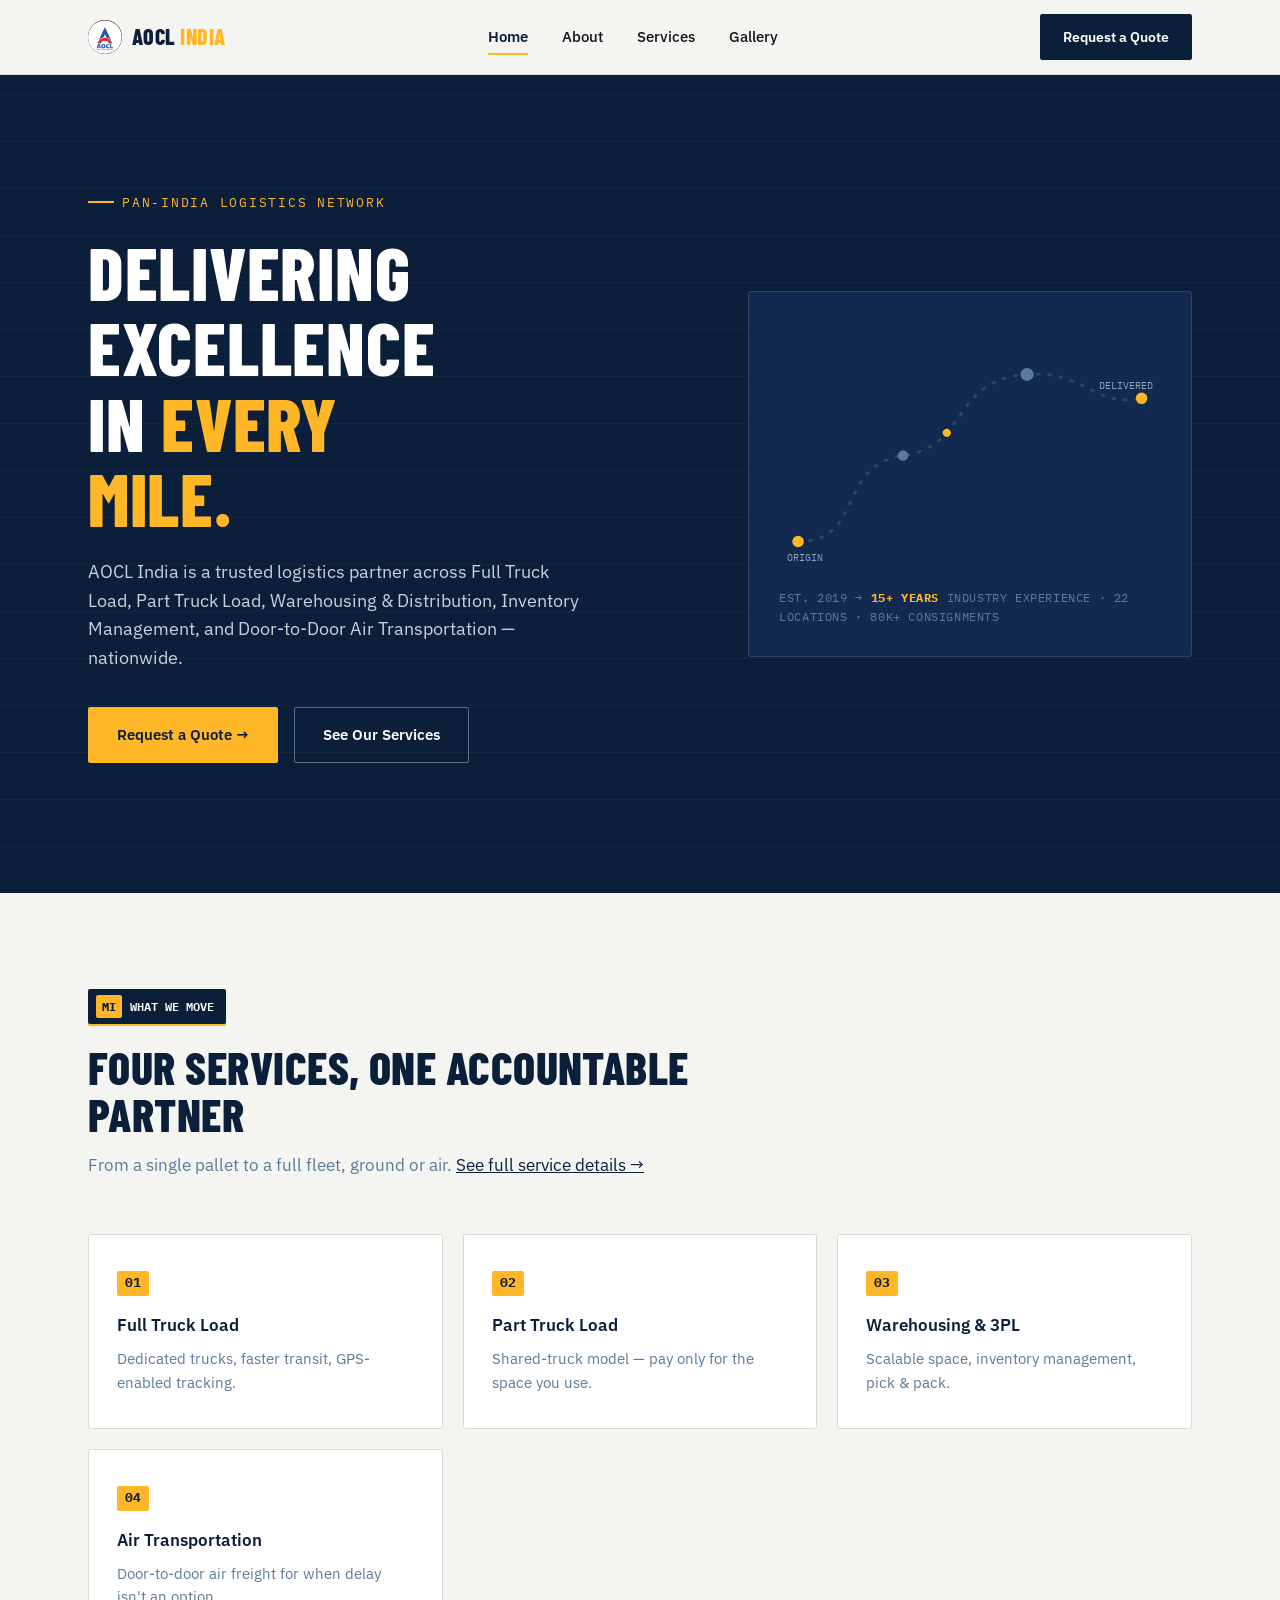
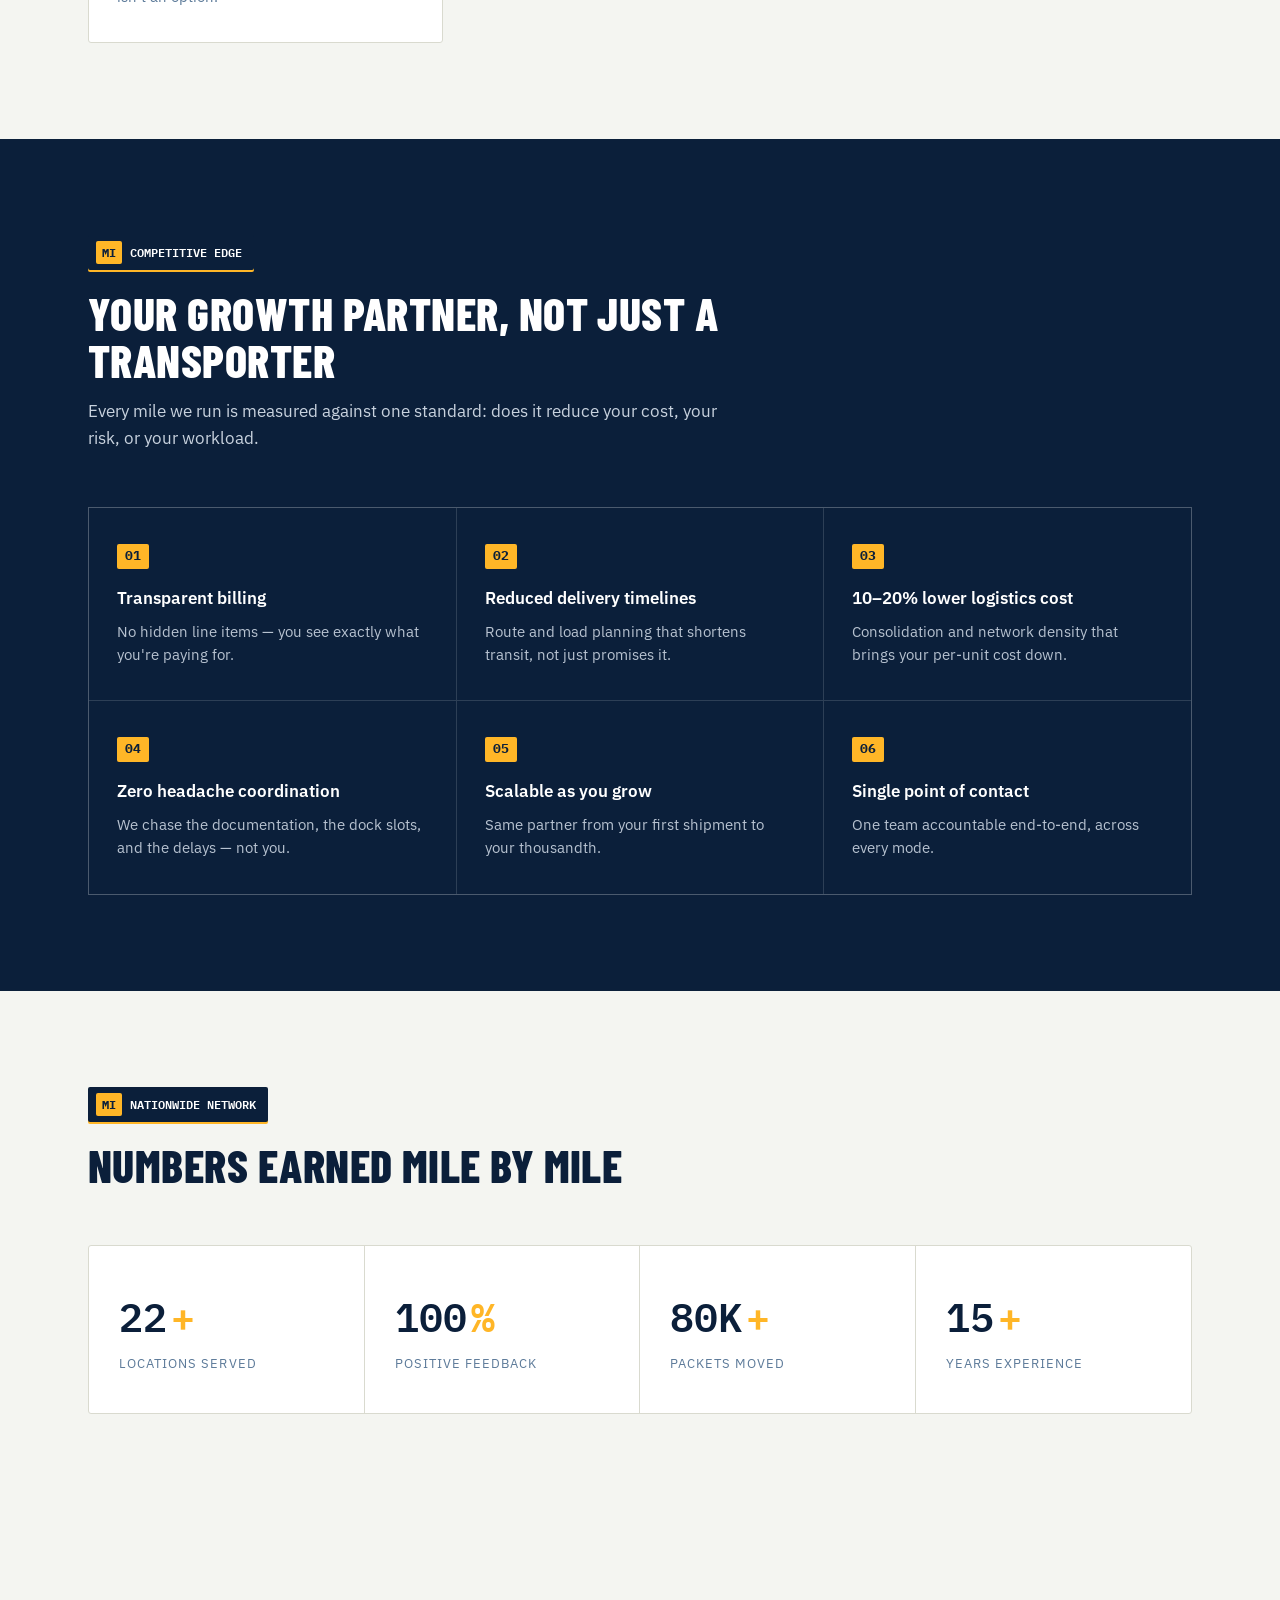
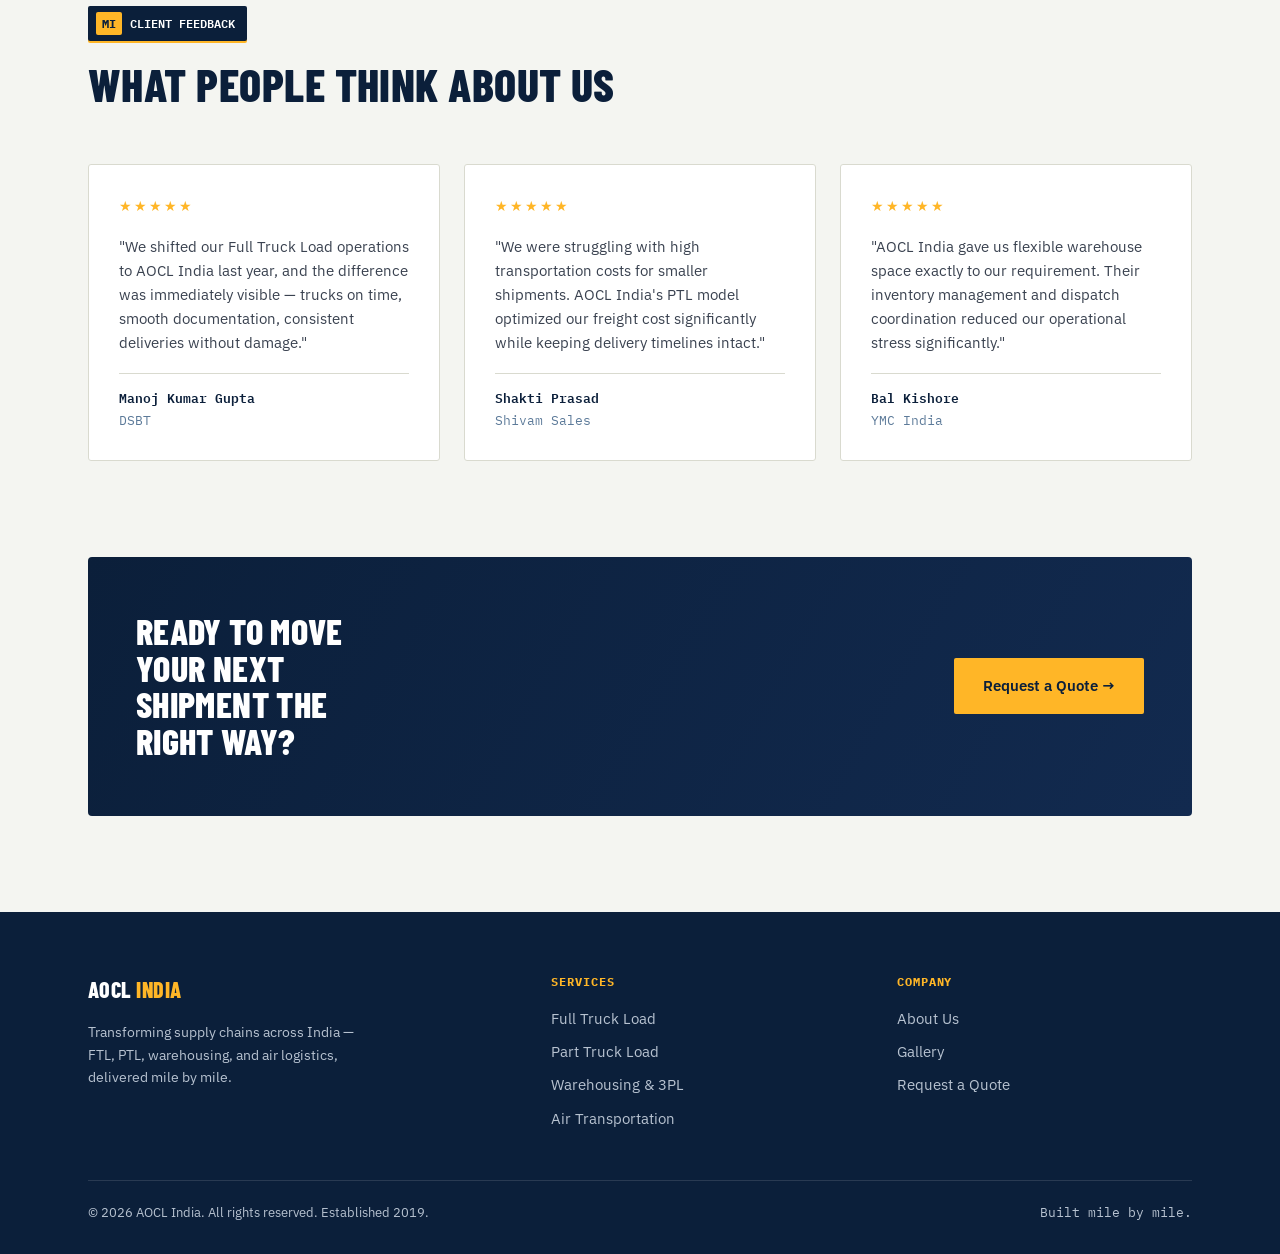
==== index.html @ 257b957d "wertyuiop[" ====
<!DOCTYPE html>
<html lang="en">
<head>
<meta charset="UTF-8">
<meta name="viewport" content="width=device-width, initial-scale=1.0">
<title>AOCL India – Transforming Supply Chain</title>
<meta name="description" content="AOCL India — Full Truck Load, Part Truck Load, Warehousing & Distribution, and Door-to-Door Air Transportation across India. Established 2019.">
<link rel="preconnect" href="https://fonts.googleapis.com">
<link href="https://fonts.googleapis.com/css2?family=Barlow+Condensed:wght@600;700;800&family=IBM+Plex+Sans:wght@400;500;600&family=IBM+Plex+Mono:wght@500;600&display=swap" rel="stylesheet">
<link rel="stylesheet" href="styles.css">
</head>
<body>

<header>
  <div class="wrap nav">
    <a href="index.html" class="logo">
      <img src="[data-uri]" alt="AOCL India logo" class="logo-mark" style="border-radius:50%;">
      <div class="logo-text">AOCL <span>INDIA</span></div>
    </a>
    <nav class="links">
      <a href="index.html" class="active">Home</a>
      <a href="about.html">About</a>
      <a href="services.html">Services</a>
      <a href="gallery.html">Gallery</a>
    </nav>
    <a href="contact.html" class="nav-cta">Request a Quote</a>
  </div>
</header>

<main>
  <!-- HERO -->
  <section class="hero" style="padding-top:110px;">
    <div class="wrap hero-grid">
      <div>
        <div class="eyebrow">Pan-India Logistics Network</div>
        <h1>Delivering excellence in <em>every mile.</em></h1>
        <p>AOCL India is a trusted logistics partner across Full Truck Load, Part Truck Load, Warehousing &amp; Distribution, Inventory Management, and Door-to-Door Air Transportation — nationwide.</p>
        <div class="btn-row">
          <a href="contact.html" class="btn btn-primary">Request a Quote →</a>
          <a href="services.html" class="btn btn-ghost">See Our Services</a>
        </div>
      </div>
      <div class="hero-panel">
        <svg class="route-map" viewBox="0 0 400 260" fill="none">
          <path id="routePath" d="M20 230 C 90 230, 60 150, 130 140 C 200 130, 180 60, 260 55 C 320 50, 330 90, 380 80" stroke="#2b4568" stroke-width="3" stroke-dasharray="2 10" stroke-linecap="round"/>
          <circle cx="20" cy="230" r="6" fill="#FFB627"/>
          <circle cx="130" cy="140" r="5" fill="#5C7A99"><animate attributeName="r" values="5;7;5" dur="2.4s" repeatCount="indefinite"/></circle>
          <circle cx="260" cy="55" r="5" fill="#5C7A99"><animate attributeName="r" values="5;7;5" dur="2.4s" begin="0.8s" repeatCount="indefinite"/></circle>
          <circle cx="380" cy="80" r="6" fill="#FFB627"/>
          <text x="8" y="250" text-anchor="start" fill="#8fa0b8" font-family="IBM Plex Mono" font-size="11">ORIGIN</text>
          <text x="392" y="70" text-anchor="end" fill="#8fa0b8" font-family="IBM Plex Mono" font-size="11">DELIVERED</text>
          <g><circle r="5" fill="#FFB627" stroke="#0B1F3A" stroke-width="1.5">
            <animateMotion dur="4.5s" repeatCount="indefinite" rotate="auto"><mpath href="#routePath"/></animateMotion>
          </circle></g>
        </svg>
        <div class="hero-panel-cap">EST. 2019 → <b>15+ YEARS</b> INDUSTRY EXPERIENCE · 22 LOCATIONS · 80K+ CONSIGNMENTS</div>
      </div>
    </div>
  </section>

  <!-- SERVICES PREVIEW -->
  <section id="services" class="services">
    <div class="wrap">
      <div class="section-head">
        <div class="mile-marker"><span class="mk-num">MI</span> WHAT WE MOVE</div>
        <h2>Four services, one accountable partner</h2>
        <p>From a single pallet to a full fleet, ground or air. <a href="services.html" style="color:var(--navy); text-decoration:underline;">See full service details →</a></p>
      </div>
      <div class="edge-grid" style="background:transparent; border:none; gap:20px;">
        <div class="edge-item" style="background:#fff; border:1px solid var(--line); border-radius:3px;">
          <span class="mk-num">01</span><h4 style="color:var(--navy);">Full Truck Load</h4><p style="color:var(--steel);">Dedicated trucks, faster transit, GPS-enabled tracking.</p>
        </div>
        <div class="edge-item" style="background:#fff; border:1px solid var(--line); border-radius:3px;">
          <span class="mk-num">02</span><h4 style="color:var(--navy);">Part Truck Load</h4><p style="color:var(--steel);">Shared-truck model — pay only for the space you use.</p>
        </div>
        <div class="edge-item" style="background:#fff; border:1px solid var(--line); border-radius:3px;">
          <span class="mk-num">03</span><h4 style="color:var(--navy);">Warehousing &amp; 3PL</h4><p style="color:var(--steel);">Scalable space, inventory management, pick &amp; pack.</p>
        </div>
        <div class="edge-item" style="background:#fff; border:1px solid var(--line); border-radius:3px;">
          <span class="mk-num">04</span><h4 style="color:var(--navy);">Air Transportation</h4><p style="color:var(--steel);">Door-to-door air freight for when delay isn't an option.</p>
        </div>
      </div>
    </div>
  </section>

  <!-- EDGE -->
  <section id="edge" class="edge">
    <div class="wrap">
      <div class="section-head">
        <div class="mile-marker"><span class="mk-num">MI</span> COMPETITIVE EDGE</div>
        <h2>Your growth partner, not just a transporter</h2>
        <p>Every mile we run is measured against one standard: does it reduce your cost, your risk, or your workload.</p>
      </div>
      <div class="edge-grid">
        <div class="edge-item"><span class="mk-num">01</span><h4>Transparent billing</h4><p>No hidden line items — you see exactly what you're paying for.</p></div>
        <div class="edge-item"><span class="mk-num">02</span><h4>Reduced delivery timelines</h4><p>Route and load planning that shortens transit, not just promises it.</p></div>
        <div class="edge-item"><span class="mk-num">03</span><h4>10–20% lower logistics cost</h4><p>Consolidation and network density that brings your per-unit cost down.</p></div>
        <div class="edge-item"><span class="mk-num">04</span><h4>Zero headache coordination</h4><p>We chase the documentation, the dock slots, and the delays — not you.</p></div>
        <div class="edge-item"><span class="mk-num">05</span><h4>Scalable as you grow</h4><p>Same partner from your first shipment to your thousandth.</p></div>
        <div class="edge-item"><span class="mk-num">06</span><h4>Single point of contact</h4><p>One team accountable end-to-end, across every mode.</p></div>
      </div>
    </div>
  </section>

  <!-- STATS -->
  <section id="network" class="stats">
    <div class="wrap">
      <div class="section-head">
        <div class="mile-marker"><span class="mk-num">MI</span> NATIONWIDE NETWORK</div>
        <h2>Numbers earned mile by mile</h2>
      </div>
      <div class="stat-strip">
        <div class="stat"><div class="num">22<span class="amber">+</span></div><div class="lbl">Locations served</div></div>
        <div class="stat"><div class="num">100<span class="amber">%</span></div><div class="lbl">Positive feedback</div></div>
        <div class="stat"><div class="num">80K<span class="amber">+</span></div><div class="lbl">Packets moved</div></div>
        <div class="stat"><div class="num">15<span class="amber">+</span></div><div class="lbl">Years experience</div></div>
      </div>
    </div>
  </section>

  <!-- TESTIMONIALS -->
  <section id="testimonials">
    <div class="wrap">
      <div class="section-head">
        <div class="mile-marker"><span class="mk-num">MI</span> CLIENT FEEDBACK</div>
        <h2>What people think about us</h2>
      </div>
      <div class="testi-grid">
        <div class="testi-card">
          <div class="stars">★★★★★</div>
          <p>"We shifted our Full Truck Load operations to AOCL India last year, and the difference was immediately visible — trucks on time, smooth documentation, consistent deliveries without damage."</p>
          <div class="testi-name">Manoj Kumar Gupta <span>DSBT</span></div>
        </div>
        <div class="testi-card">
          <div class="stars">★★★★★</div>
          <p>"We were struggling with high transportation costs for smaller shipments. AOCL India's PTL model optimized our freight cost significantly while keeping delivery timelines intact."</p>
          <div class="testi-name">Shakti Prasad <span>Shivam Sales</span></div>
        </div>
        <div class="testi-card">
          <div class="stars">★★★★★</div>
          <p>"AOCL India gave us flexible warehouse space exactly to our requirement. Their inventory management and dispatch coordination reduced our operational stress significantly."</p>
          <div class="testi-name">Bal Kishore <span>YMC India</span></div>
        </div>
      </div>
    </div>
  </section>

  <!-- CTA STRIP -->
  <section style="padding-top:0;">
    <div class="wrap">
      <div class="cta-strip">
        <h3>Ready to move your next shipment the right way?</h3>
        <a href="contact.html" class="btn btn-primary">Request a Quote →</a>
      </div>
    </div>
  </section>
</main>

<footer>
  <div class="wrap">
    <div class="foot-grid">
      <div class="foot-brand">
        <div class="logo-text">AOCL <span style="color:#FFB627;">INDIA</span></div>
        <p>Transforming supply chains across India — FTL, PTL, warehousing, and air logistics, delivered mile by mile.</p>
      </div>
      <div class="foot-col">
        <h5>Services</h5>
        <a href="services.html">Full Truck Load</a>
        <a href="services.html">Part Truck Load</a>
        <a href="services.html">Warehousing &amp; 3PL</a>
        <a href="services.html">Air Transportation</a>
      </div>
      <div class="foot-col">
        <h5>Company</h5>
        <a href="about.html">About Us</a>
        <a href="gallery.html">Gallery</a>
        <a href="contact.html">Request a Quote</a>
      </div>
    </div>
    <div class="foot-bottom">
      <div>© 2026 AOCL India. All rights reserved. Established 2019.</div>
      <div class="mono">Built mile by mile.</div>
    </div>
  </div>
</footer>

</body>
</html>
---- styles.css ----
:root{
  --navy:#0B1F3A;
  --navy-mid:#122a4f;
  --paper:#F4F5F1;
  --amber:#FFB627;
  --steel:#5C7A99;
  --ink:#10141A;
  --line:#D9DACF;
  --radius:2px;
}
*{box-sizing:border-box; margin:0; padding:0;}
html{scroll-behavior:smooth;}
body{
  background:var(--paper);
  color:var(--ink);
  font-family:'IBM Plex Sans', sans-serif;
  line-height:1.6;
  overflow-x:hidden;
  animation:pageFade .5s ease both;
}
@keyframes pageFade{
  from{opacity:0; transform:translateY(8px);}
  to{opacity:1; transform:translateY(0);}
}
h1,h2,h3,.display{
  font-family:'Barlow Condensed', sans-serif;
  font-weight:800;
  text-transform:uppercase;
  letter-spacing:0.01em;
  line-height:1.02;
  color:var(--navy);
}
.mono{font-family:'IBM Plex Mono', monospace;}
a{color:inherit; text-decoration:none;}
img,svg{display:block; max-width:100%;}
.wrap{max-width:1160px; margin:0 auto; padding:0 28px;}

/* ===== NAV ===== */
header{
  position:sticky; top:0; z-index:50;
  background:rgba(244,245,241,0.92);
  backdrop-filter:blur(6px);
  border-bottom:1px solid var(--line);
}
.nav{display:flex; align-items:center; justify-content:space-between; height:74px;}
.logo{display:flex; align-items:center; gap:10px;}
.logo-mark{width:34px; height:34px; flex-shrink:0;}
.logo-text{font-family:'Barlow Condensed'; font-weight:800; font-size:22px; letter-spacing:0.02em; color:var(--navy);}
.logo-text span{color:var(--amber);}
nav.links{display:flex; gap:34px; font-size:15px; font-weight:500;}
nav.links a{position:relative; padding:6px 0; transition:color .2s ease;}
nav.links a::after{content:''; position:absolute; left:0; bottom:0; width:0; height:2px; background:var(--amber); transition:width .25s ease;}
nav.links a:hover::after, nav.links a.active::after{width:100%;}
nav.links a.active{color:var(--navy); font-weight:600;}
.nav-cta{
  background:var(--navy); color:#fff; padding:11px 22px; font-size:14px; font-weight:600;
  border-radius:var(--radius); border:1px solid var(--navy);
  transition:background .2s ease, transform .2s ease;
}
.nav-cta:hover{background:var(--navy-mid); transform:translateY(-1px);}

/* ===== PAGE HERO (non-home pages) ===== */
.page-hero{
  background:var(--navy); color:#fff; padding:64px 0;
  position:relative; overflow:hidden;
}
.page-hero::before{
  content:'';
  position:absolute; inset:0;
  background-image:repeating-linear-gradient(0deg, transparent, transparent 46px, rgba(255,255,255,0.035) 46px, rgba(255,255,255,0.035) 47px);
}
.page-hero .eyebrow{
  display:inline-flex; align-items:center; gap:8px;
  font-family:'IBM Plex Mono'; font-size:12.5px; letter-spacing:0.14em; text-transform:uppercase;
  color:var(--amber); margin-bottom:16px; position:relative;
}
.page-hero .eyebrow::before{content:''; width:26px; height:2px; background:var(--amber); display:inline-block;}
.page-hero h1{font-size:clamp(34px,5vw,54px); color:#fff; position:relative; max-width:16ch;}
.page-hero p{color:#C8D2DE; font-size:16.5px; max-width:56ch; margin-top:14px; position:relative;}

/* ===== HERO (home only) ===== */
.hero{position:relative; background:var(--navy); color:#fff; padding:110px 0 130px; overflow:hidden;}
.hero::before{
  content:'';
  position:absolute; inset:0;
  background-image:repeating-linear-gradient(0deg, transparent, transparent 46px, rgba(255,255,255,0.035) 46px, rgba(255,255,255,0.035) 47px);
}
.hero-grid{display:grid; grid-template-columns:1.15fr 0.85fr; gap:60px; align-items:center; position:relative;}
.eyebrow{
  display:inline-flex; align-items:center; gap:8px;
  font-family:'IBM Plex Mono'; font-size:12.5px; letter-spacing:0.14em; text-transform:uppercase;
  color:var(--amber); margin-bottom:22px;
}
.eyebrow::before{content:''; width:26px; height:2px; background:var(--amber); display:inline-block;}
.hero h1{font-size:clamp(42px,6vw,74px); color:#fff; margin-bottom:22px; max-width:12ch;}
.hero h1 em{font-style:normal; color:var(--amber);}
.hero p{font-size:18px; color:#C8D2DE; max-width:46ch; margin-bottom:34px;}
.btn-row{display:flex; gap:16px; flex-wrap:wrap;}
.btn{
  display:inline-flex; align-items:center; gap:10px;
  padding:15px 28px; font-weight:600; font-size:15px; border-radius:2px;
  border:1px solid transparent; cursor:pointer; transition:all .2s ease;
}
.btn-primary{background:var(--amber); color:var(--navy);}
.btn-primary:hover{background:#ffc656; transform:translateY(-2px);}
.btn-ghost{border-color:rgba(255,255,255,0.35); color:#fff;}
.btn-ghost:hover{border-color:#fff; background:rgba(255,255,255,0.06);}

.hero-panel{background:var(--navy-mid); border:1px solid rgba(255,255,255,0.12); border-radius:3px; padding:30px; position:relative;}
.route-map{width:100%; height:auto;}
.hero-panel-cap{margin-top:18px; font-family:'IBM Plex Mono'; font-size:12px; color:var(--steel); letter-spacing:.05em;}
.hero-panel-cap b{color:var(--amber);}

/* ===== SECTION shared ===== */
section{position:relative; padding:96px 0; z-index:2;}
.page-hero + section{padding-top:80px;}
.section-head{max-width:640px; margin-bottom:56px;}
.section-head .mile-marker{margin-bottom:20px;}
.section-head h2{font-size:clamp(30px,4vw,46px); margin-bottom:14px;}
.section-head p{color:var(--steel); font-size:16.5px;}
.mile-marker{
  position:relative; z-index:2;
  display:inline-flex; align-items:center; gap:8px;
  background:var(--navy); color:#fff;
  font-family:'IBM Plex Mono'; font-weight:600; font-size:12px;
  padding:6px 12px 6px 8px; border-radius:2px;
  box-shadow:0 2px 0 var(--amber);
}
.mile-marker .mk-num{background:var(--amber); color:var(--navy); font-weight:700; padding:2px 6px; border-radius:2px;}

/* ===== SERVICES ===== */
.services{background:var(--paper);}
.service-row{display:grid; grid-template-columns:80px 1fr 1fr; gap:0; border-top:1px solid var(--line); padding:38px 0; align-items:start;}
.service-row:last-child{border-bottom:1px solid var(--line);}
.service-num{font-family:'IBM Plex Mono'; font-size:14px; color:var(--amber); font-weight:600; padding-top:4px;}
.service-title h3{font-size:28px; margin-bottom:8px;}
.service-title .tag{font-family:'IBM Plex Mono'; font-size:12px; color:var(--steel); text-transform:uppercase; letter-spacing:.08em;}
.service-body p{color:#3a4250; font-size:15.5px; margin-bottom:14px;}
.chip-row{display:flex; flex-wrap:wrap; gap:8px;}
.chip{font-size:12.5px; font-family:'IBM Plex Mono'; padding:5px 10px; background:#fff; border:1px solid var(--line); border-radius:2px; color:var(--navy);}

/* ===== WHY / EDGE ===== */
.edge{background:var(--navy); color:#fff;}
.edge .section-head h2, .edge .section-head p{color:#fff;}
.edge .section-head p{color:#C8D2DE;}
.edge-grid{display:grid; grid-template-columns:repeat(3,1fr); gap:1px; background:rgba(255,255,255,0.14); border:1px solid rgba(255,255,255,0.14);}
.edge-item{background:var(--navy); padding:34px 28px;}
.edge-item .mk-num{display:inline-block; font-family:'IBM Plex Mono'; font-weight:700; color:var(--navy); background:var(--amber); padding:2px 8px; border-radius:2px; font-size:13px; margin-bottom:16px;}
.edge-item h4{font-family:'IBM Plex Sans'; font-weight:600; font-size:17px; margin-bottom:8px; text-transform:none; color:#fff;}
.edge-item p{color:#B7C2D0; font-size:14.5px;}

/* ===== STATS ===== */
.stats{background:var(--paper);}
.stat-strip{display:grid; grid-template-columns:repeat(4,1fr); border:1px solid var(--line); border-radius:3px; overflow:hidden; background:#fff;}
.stat{padding:38px 30px; border-right:1px solid var(--line); text-align:left;}
.stat:last-child{border-right:none;}
.stat .num{font-family:'IBM Plex Mono'; font-weight:600; font-size:40px; color:var(--navy); display:flex; align-items:baseline; gap:4px;}
.stat .num .amber{color:var(--amber);}
.stat .lbl{margin-top:6px; font-size:13px; text-transform:uppercase; letter-spacing:.08em; color:var(--steel);}

/* ===== GALLERY ===== */
.gallery-grid{display:grid; grid-template-columns:repeat(3,1fr); gap:22px;}
.gallery-card{
  background:#fff; border:1px solid var(--line); border-radius:3px; overflow:hidden;
  transition:transform .3s ease, box-shadow .3s ease;
}
.gallery-card:hover{transform:translateY(-5px); box-shadow:0 14px 30px rgba(11,31,58,0.12);}
.gallery-art{
  aspect-ratio:4/3; background:linear-gradient(150deg,#0B1F3A,#1c3a63);
  display:flex; align-items:center; justify-content:center; position:relative; overflow:hidden;
}
.gallery-art svg{width:56%; height:56%; opacity:0.9; transition:transform .4s ease;}
.gallery-card:hover .gallery-art svg{transform:scale(1.06);}
.gallery-badge{
  position:absolute; top:10px; left:10px;
  background:rgba(255,182,39,0.95); color:var(--navy);
  font-family:'IBM Plex Mono'; font-size:10.5px; font-weight:700; letter-spacing:.04em;
  padding:4px 9px; border-radius:2px; text-transform:uppercase;
}
.gallery-info{padding:18px 20px;}
.gallery-info h4{font-family:'IBM Plex Sans'; text-transform:none; font-size:16px; font-weight:600; color:var(--navy); margin-bottom:4px;}
.gallery-info p{font-size:13px; color:var(--steel);}
.gallery-note{
  margin-top:44px; background:#fff; border:1px dashed var(--line); border-radius:3px;
  padding:22px 26px; display:flex; gap:16px; align-items:flex-start;
}
.gallery-note svg{width:22px; height:22px; color:var(--amber); flex-shrink:0; margin-top:2px;}
.gallery-note p{font-size:14.5px; color:#3a4250;}

/* ===== TESTIMONIALS ===== */
.testi-grid{display:grid; grid-template-columns:repeat(3,1fr); gap:24px;}
.testi-card{background:#fff; border:1px solid var(--line); border-radius:3px; padding:30px; display:flex; flex-direction:column; gap:18px;}
.stars{color:var(--amber); font-size:14px; letter-spacing:2px;}
.testi-card p{font-size:15px; color:#3a4250; flex-grow:1;}
.testi-name{font-family:'IBM Plex Mono'; font-size:12.5px; color:var(--navy); font-weight:600; border-top:1px solid var(--line); padding-top:14px;}
.testi-name span{display:block; color:var(--steel); font-weight:400; margin-top:2px;}

/* ===== CTA STRIP ===== */
.cta-strip{
  background:linear-gradient(120deg, var(--navy), var(--navy-mid)); color:#fff; border-radius:4px; padding:56px 48px;
  display:flex; align-items:center; justify-content:space-between; gap:40px; flex-wrap:wrap;
}
.cta-strip h3{color:#fff; font-size:clamp(26px,3.4vw,36px); max-width:16ch;}
.cta-strip .btn-primary{white-space:nowrap;}

/* ===== ABOUT PAGE ===== */
.about-grid{display:grid; grid-template-columns:1fr 1fr; gap:60px; align-items:start;}
.about-copy p{color:#3a4250; font-size:15.5px; margin-bottom:16px;}
.about-list{list-style:none; display:flex; flex-direction:column; gap:12px; margin-top:8px;}
.about-list li{display:flex; gap:10px; align-items:flex-start; font-size:15px; color:#3a4250;}
.about-list li svg{width:18px; height:18px; color:var(--amber); flex-shrink:0; margin-top:3px;}
.about-fact{background:#fff; border:1px solid var(--line); border-radius:3px; padding:24px; margin-bottom:16px;}
.about-fact .num{font-family:'IBM Plex Mono'; font-weight:600; font-size:32px; color:var(--navy);}
.about-fact .lbl{font-size:13px; color:var(--steel); text-transform:uppercase; letter-spacing:.06em; margin-top:4px;}

/* ===== CONTACT / QUOTE FORM ===== */
.contact-grid{display:grid; grid-template-columns:0.85fr 1.15fr; gap:60px;}
.contact-info .mile-marker{margin-bottom:22px;}
.contact-info h2{font-size:clamp(28px,4vw,40px); margin-bottom:16px;}
.contact-info p{color:var(--steel); margin-bottom:26px; max-width:40ch;}
.contact-detail{display:flex; gap:14px; align-items:flex-start; margin-bottom:18px;}
.contact-detail .ic{width:20px; height:20px; flex-shrink:0; margin-top:2px; color:var(--amber);}
.contact-detail .lbl{font-family:'IBM Plex Mono'; font-size:11.5px; text-transform:uppercase; letter-spacing:.08em; color:var(--steel);}
.contact-detail .val{font-weight:500; color:var(--navy);}

form{display:flex; flex-direction:column; gap:16px;}
.field-row{display:grid; grid-template-columns:1fr 1fr; gap:16px;}
.field{display:flex; flex-direction:column; gap:6px;}
.field label{font-size:12.5px; font-family:'IBM Plex Mono'; text-transform:uppercase; letter-spacing:.06em; color:var(--steel);}
.field input, .field select, .field textarea{
  border:1px solid var(--line); border-radius:2px; padding:13px 14px; font-family:inherit; font-size:15px;
  background:#fff; color:var(--ink); transition:border-color .2s ease;
}
.field input:focus, .field select:focus, .field textarea:focus{outline:2px solid var(--amber); outline-offset:1px; border-color:var(--amber);}
.field textarea{resize:vertical; min-height:90px;}
form .btn-primary{align-self:flex-start; border:none; font-family:inherit; margin-top:6px;}
.form-note{font-size:12.5px; color:var(--steel); margin-top:-6px;}
fieldset{border:none; padding:0; margin:0; display:flex; flex-direction:column; gap:16px;}
legend{font-family:'IBM Plex Mono'; font-size:12px; text-transform:uppercase; letter-spacing:.08em; color:var(--navy); font-weight:600; padding-bottom:8px; border-bottom:1px solid var(--line); width:100%; margin-bottom:2px;}

/* ===== FOOTER ===== */
footer{background:var(--navy); color:#B7C2D0; padding:60px 0 30px;}
.foot-grid{display:grid; grid-template-columns:1.4fr 1fr 1fr; gap:50px; padding-bottom:40px; border-bottom:1px solid rgba(255,255,255,0.12);}
.foot-brand .logo-text{color:#fff;}
.foot-brand p{margin-top:14px; font-size:14px; max-width:34ch;}
.foot-col h5{font-family:'IBM Plex Mono'; font-size:12px; letter-spacing:.08em; text-transform:uppercase; color:var(--amber); margin-bottom:16px;}
.foot-col a{display:block; font-size:14.5px; margin-bottom:10px; color:#B7C2D0; transition:color .2s ease;}
.foot-col a:hover{color:#fff;}
.foot-bottom{display:flex; justify-content:space-between; align-items:center; padding-top:22px; font-size:13px; flex-wrap:wrap; gap:10px;}

@media (prefers-reduced-motion: reduce){
  html{scroll-behavior:auto;}
  body{animation:none;}
}

@media (max-width:900px){
  .hero-grid{grid-template-columns:1fr;}
  .hero-panel{order:-1;}
  .edge-grid{grid-template-columns:1fr;}
  .stat-strip{grid-template-columns:repeat(2,1fr);}
  .stat:nth-child(2){border-right:none;}
  .testi-grid{grid-template-columns:1fr;}
  .gallery-grid{grid-template-columns:repeat(2,1fr);}
  .contact-grid{grid-template-columns:1fr;}
  .about-grid{grid-template-columns:1fr;}
  .field-row{grid-template-columns:1fr;}
  .foot-grid{grid-template-columns:1fr; gap:30px;}
  nav.links{display:none;}
  .service-row{grid-template-columns:50px 1fr; row-gap:14px;}
  .service-body{grid-column:2/3;}
}
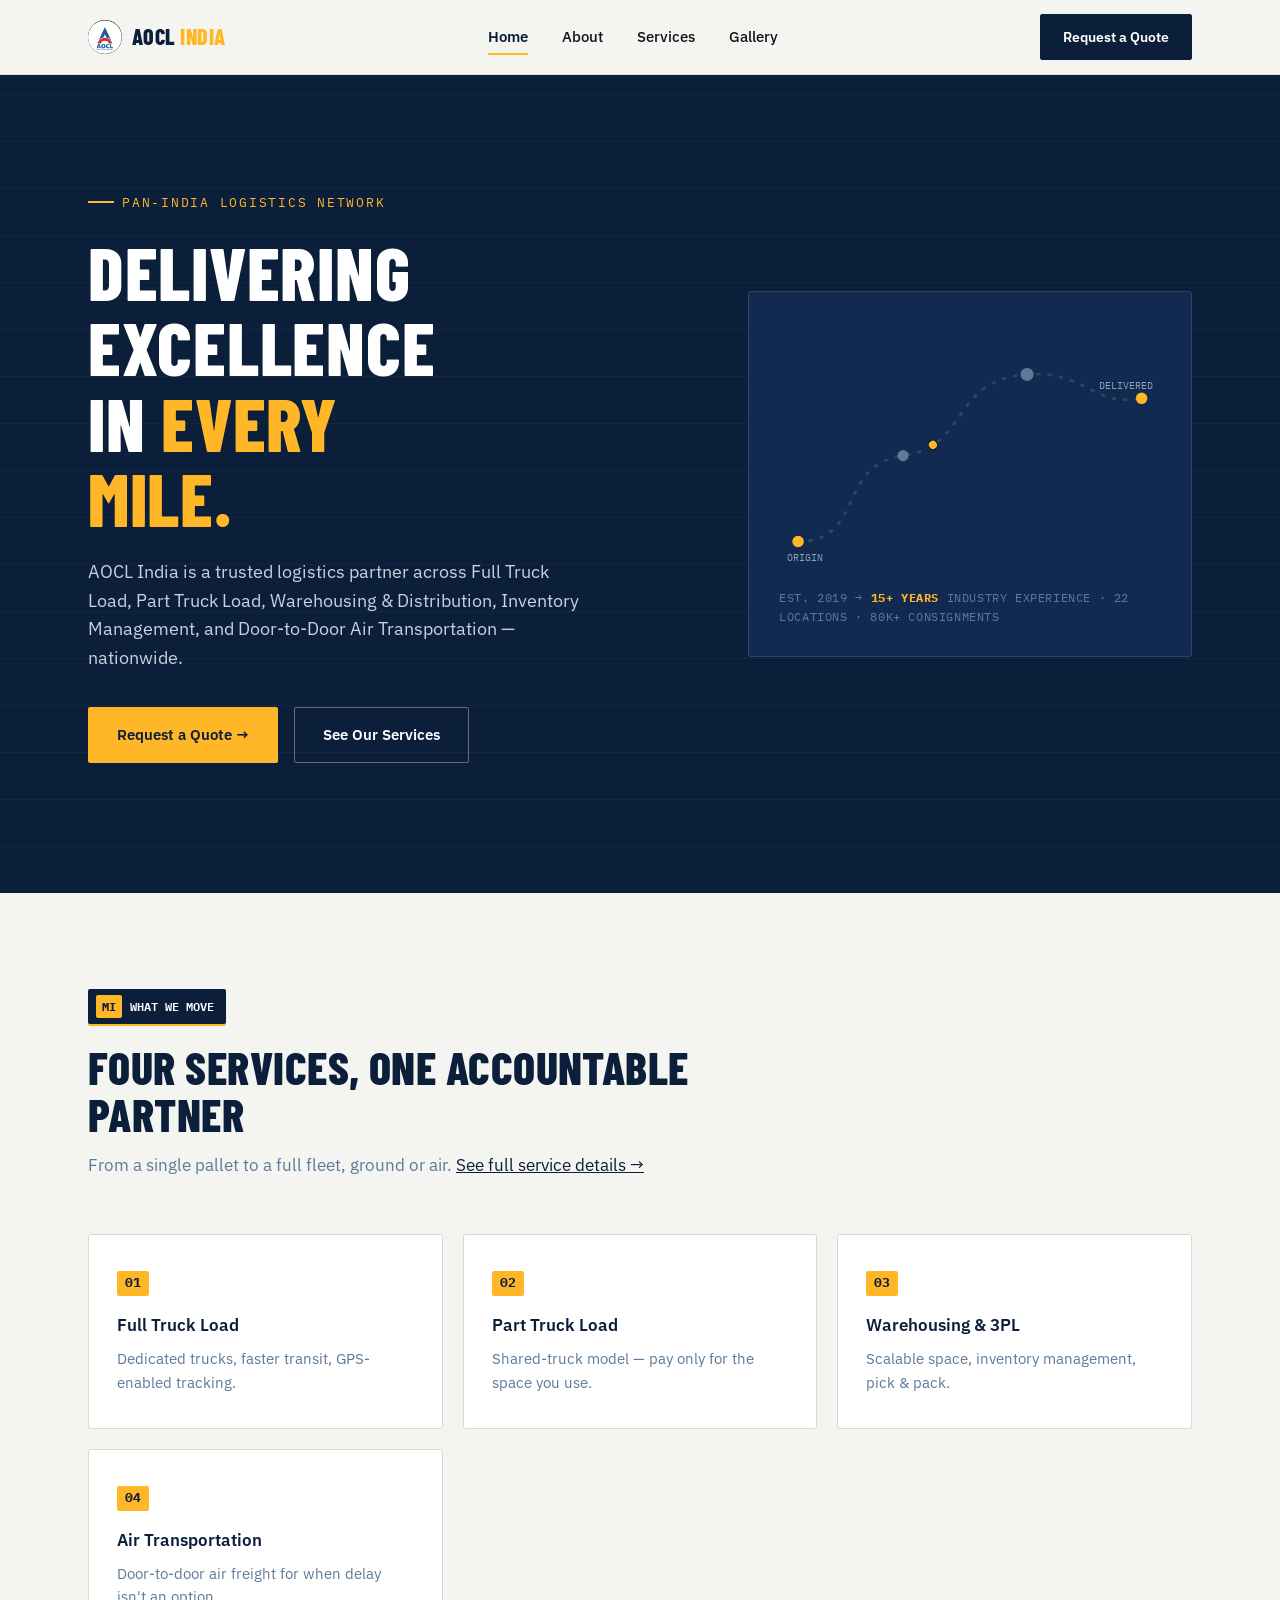
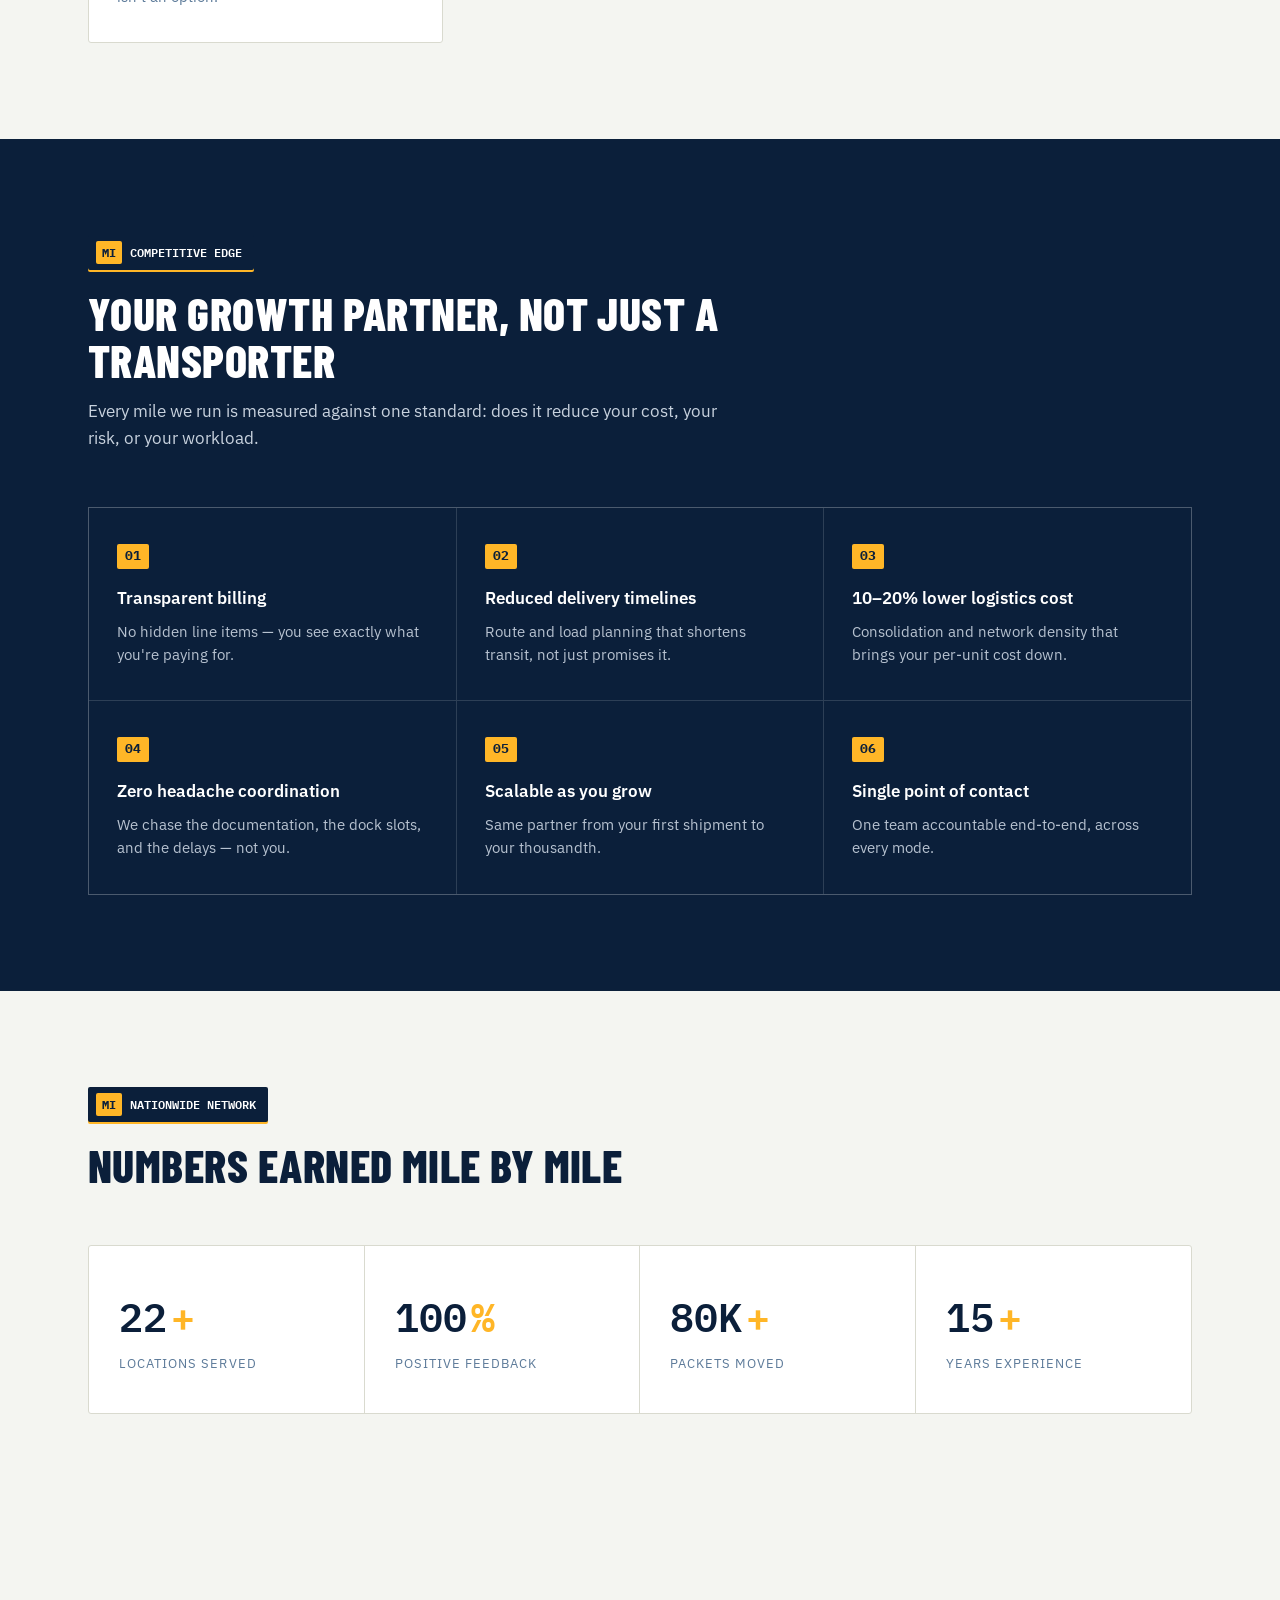
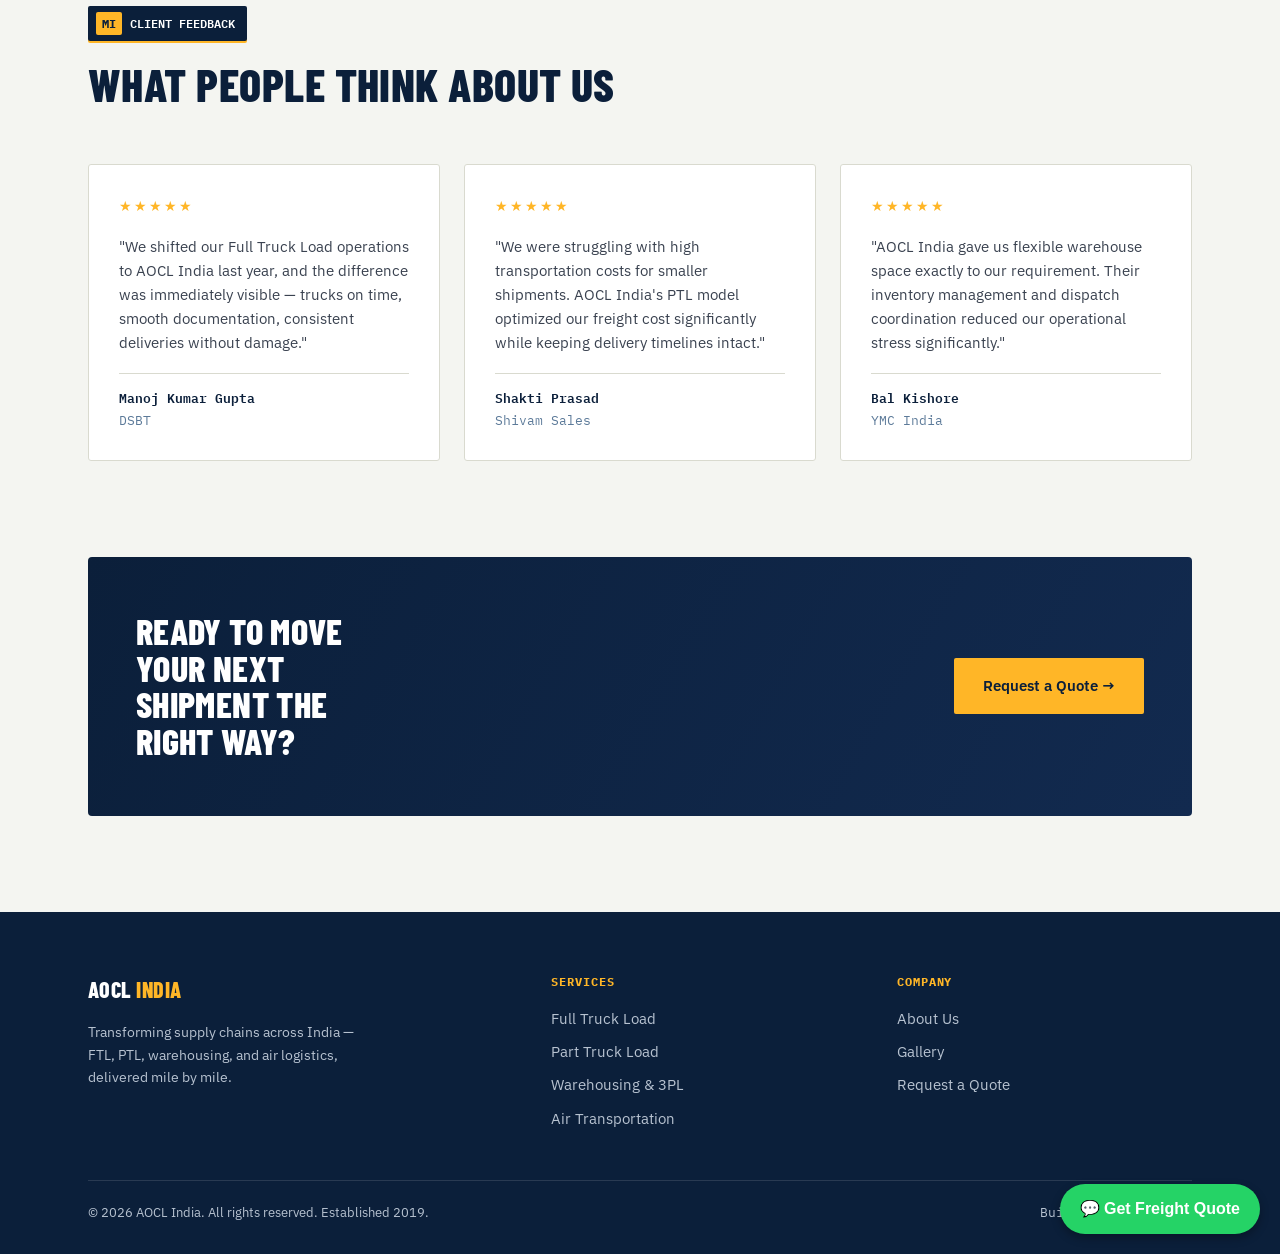
==== commit b4f70ba2: "Add WhatsApp quote button to footer" ====
--- a/index.html
+++ b/index.html
@@ -183,6 +183,12 @@
     </div>
   </div>
 </footer>
-
+<!-- Floating WhatsApp Quote Button -->
+<a href="https://wa.me/919876543210?text=Hi%20Aone%20Carriers,%20I%20need%20a%20freight%20quote." 
+   target="_blank" 
+   style="position:fixed; bottom:20px; right:20px; background-color:#25D366; color:white; padding:12px 20px; border-radius:50px; text-decoration:none; font-family:sans-serif; font-weight:bold; box-shadow:0 4px 10px rgba(0,0,0,0.3); z-index:1000;">
+   💬 Get Freight Quote
+</a>
 </body>
 </html>
+
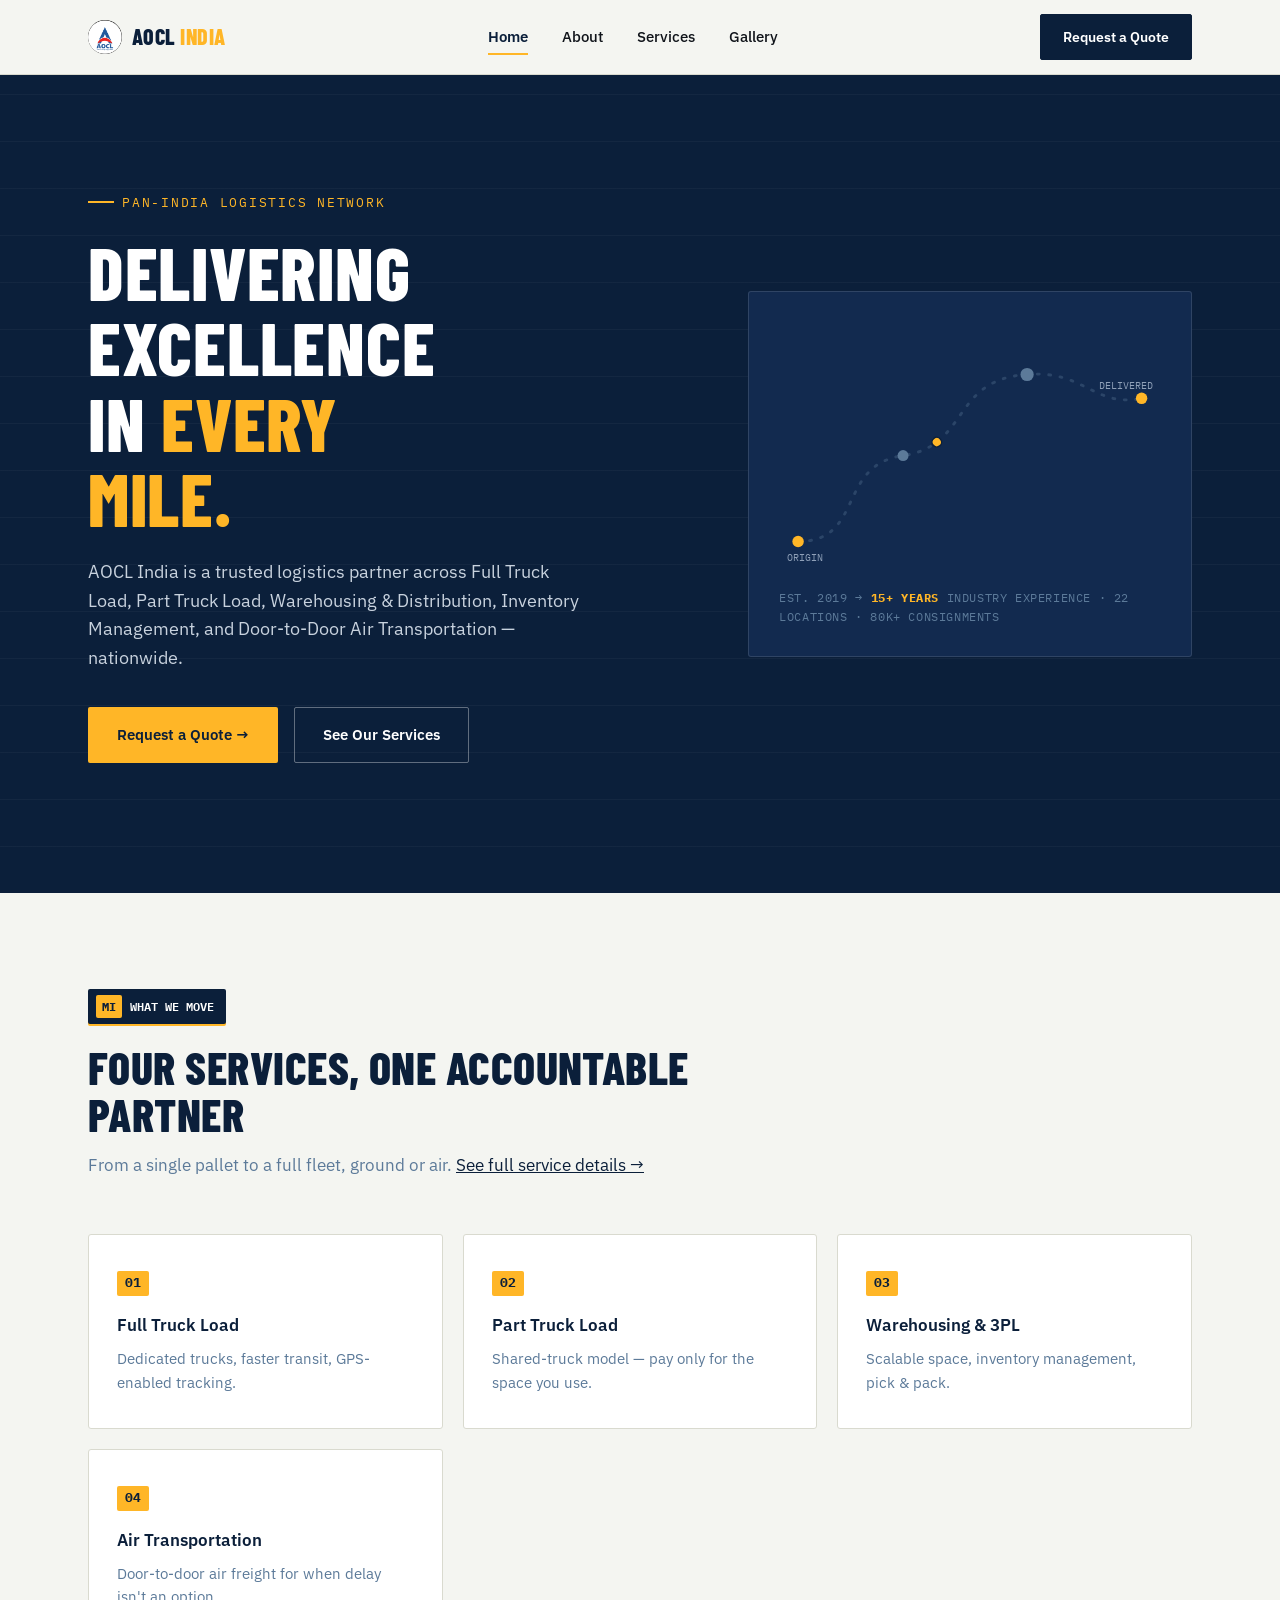
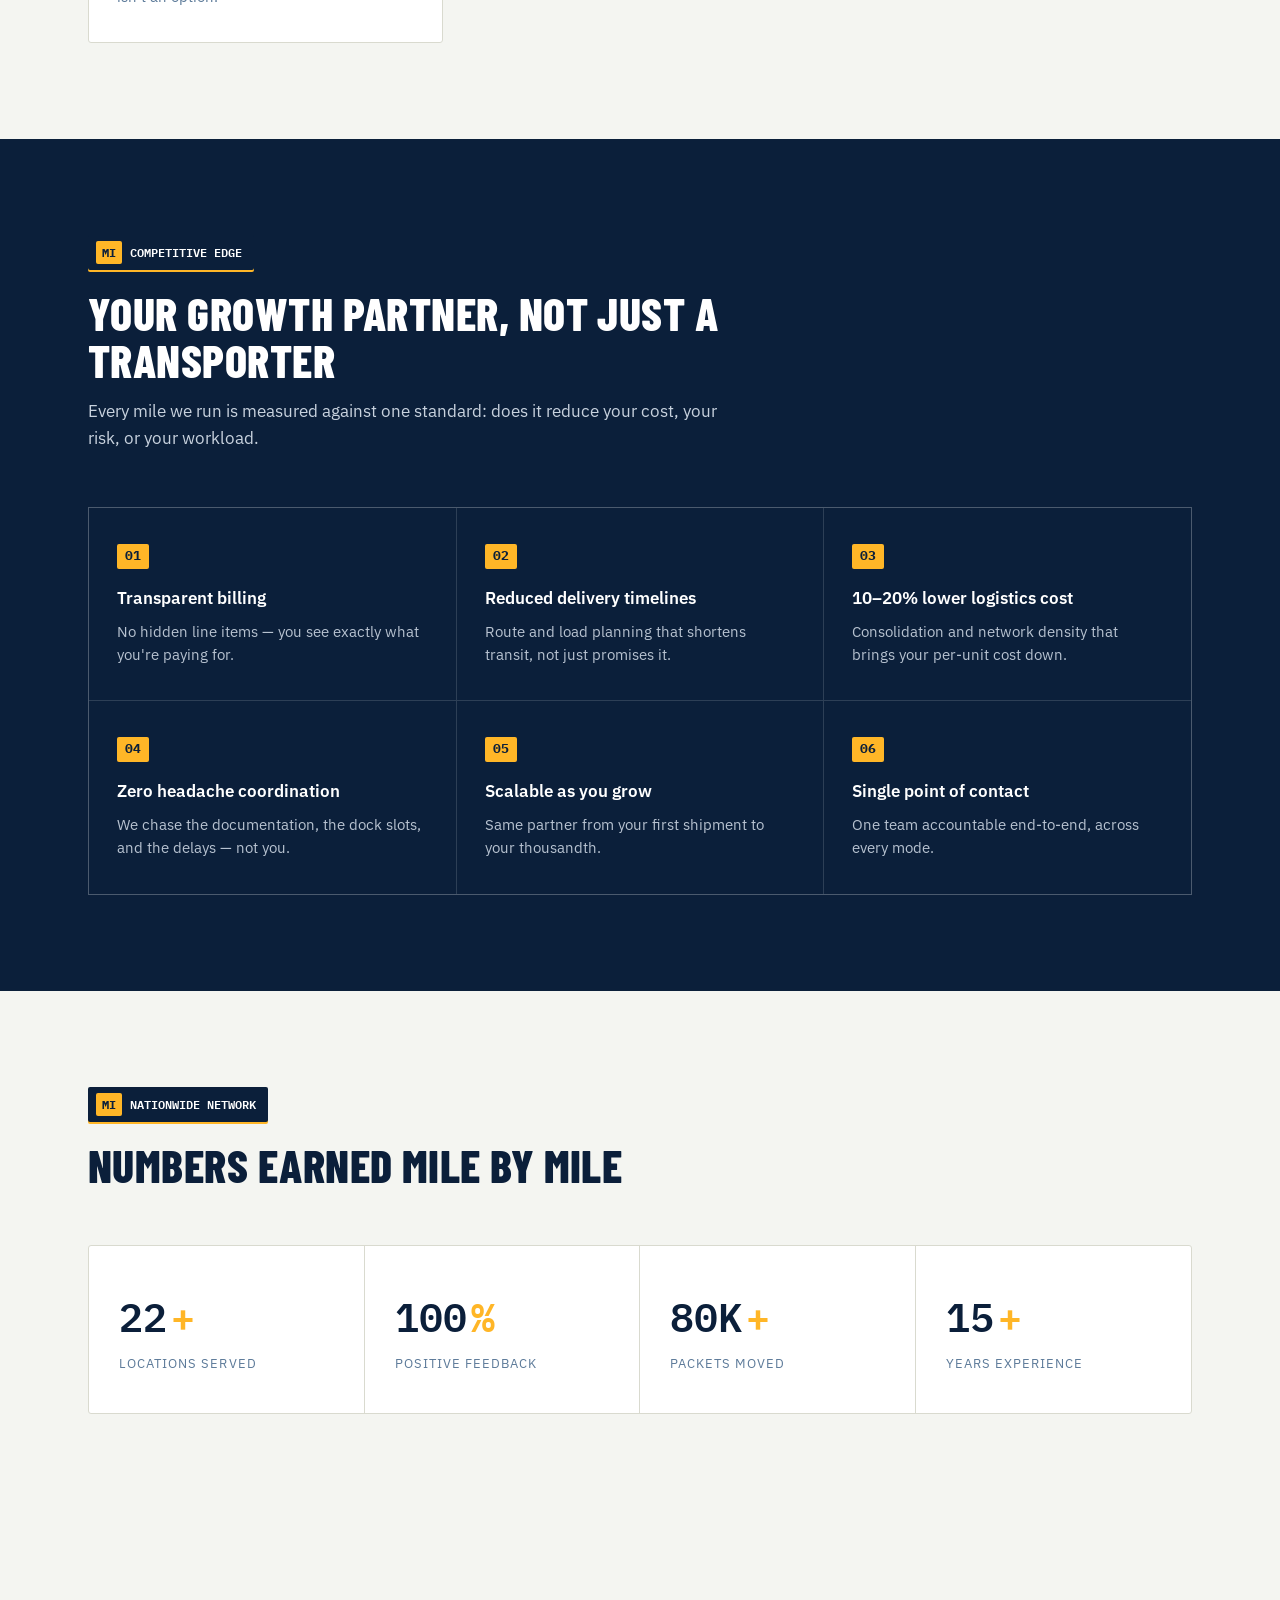
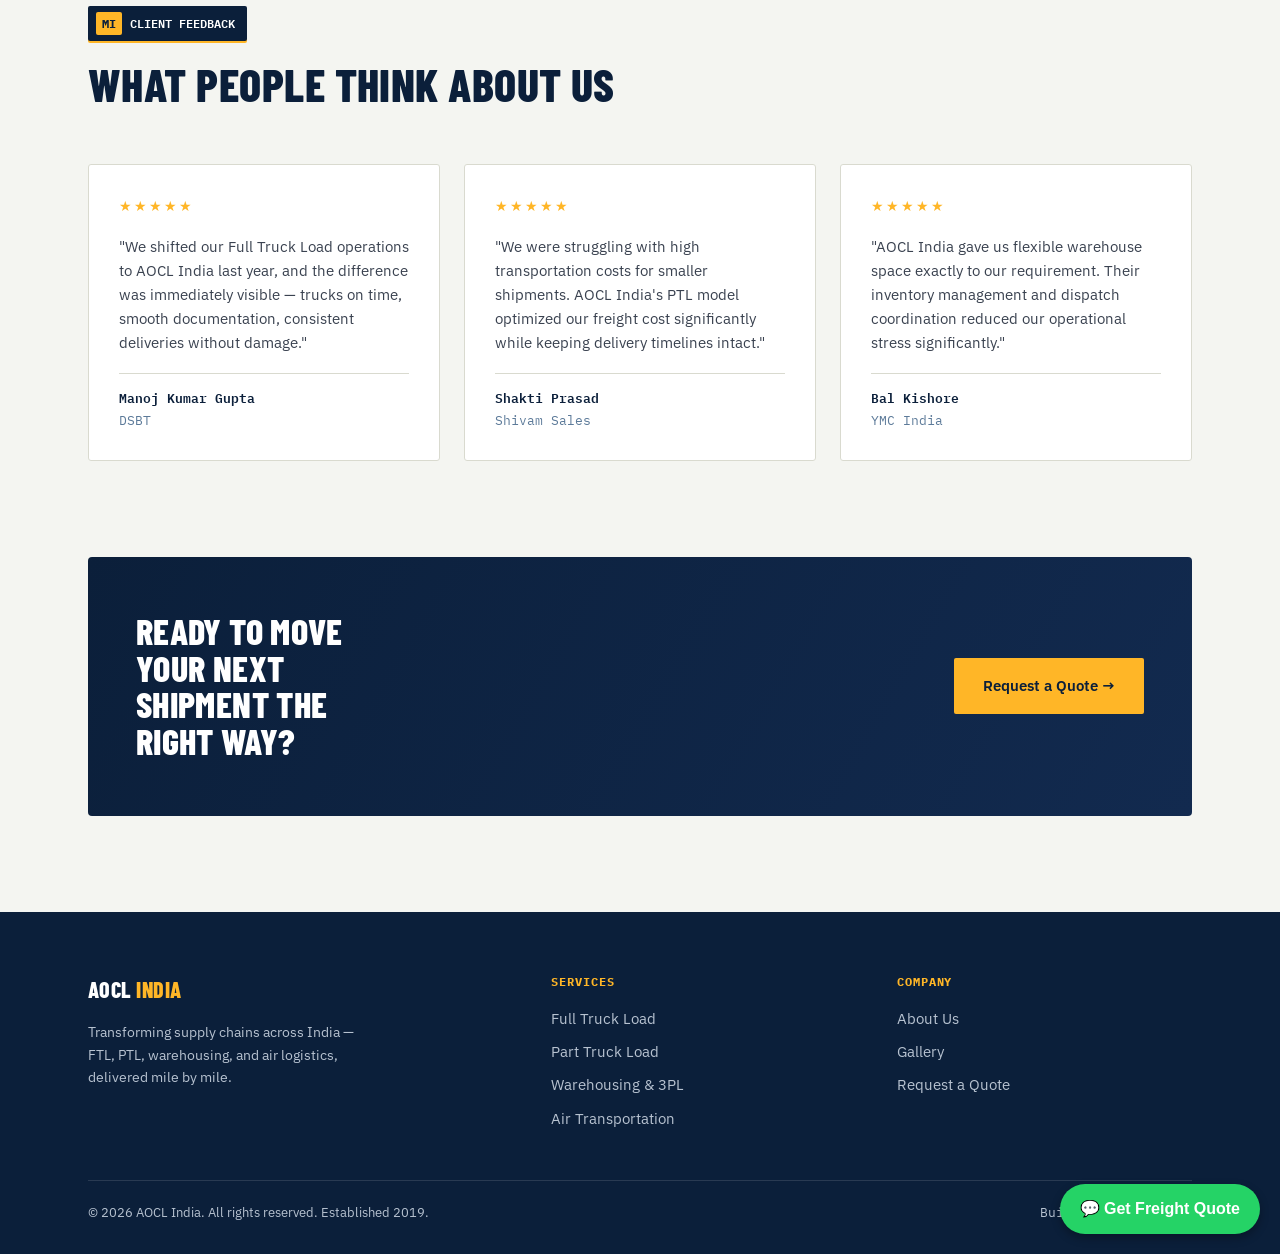
==== commit 9927df04: "Fix WhatsApp link for freight quote button" ====
--- a/index.html
+++ b/index.html
@@ -184,11 +184,12 @@
   </div>
 </footer>
 <!-- Floating WhatsApp Quote Button -->
-<a href="https://wa.me/919876543210?text=Hi%20Aone%20Carriers,%20I%20need%20a%20freight%20quote." 
+<a href="https://wa.me/918447116882?text=Hi%20Aone%20Carriers,%20I%20need%20a%20freight%20quote." 
    target="_blank" 
    style="position:fixed; bottom:20px; right:20px; background-color:#25D366; color:white; padding:12px 20px; border-radius:50px; text-decoration:none; font-family:sans-serif; font-weight:bold; box-shadow:0 4px 10px rgba(0,0,0,0.3); z-index:1000;">
    💬 Get Freight Quote
 </a>
+</a>
 </body>
 </html>
 
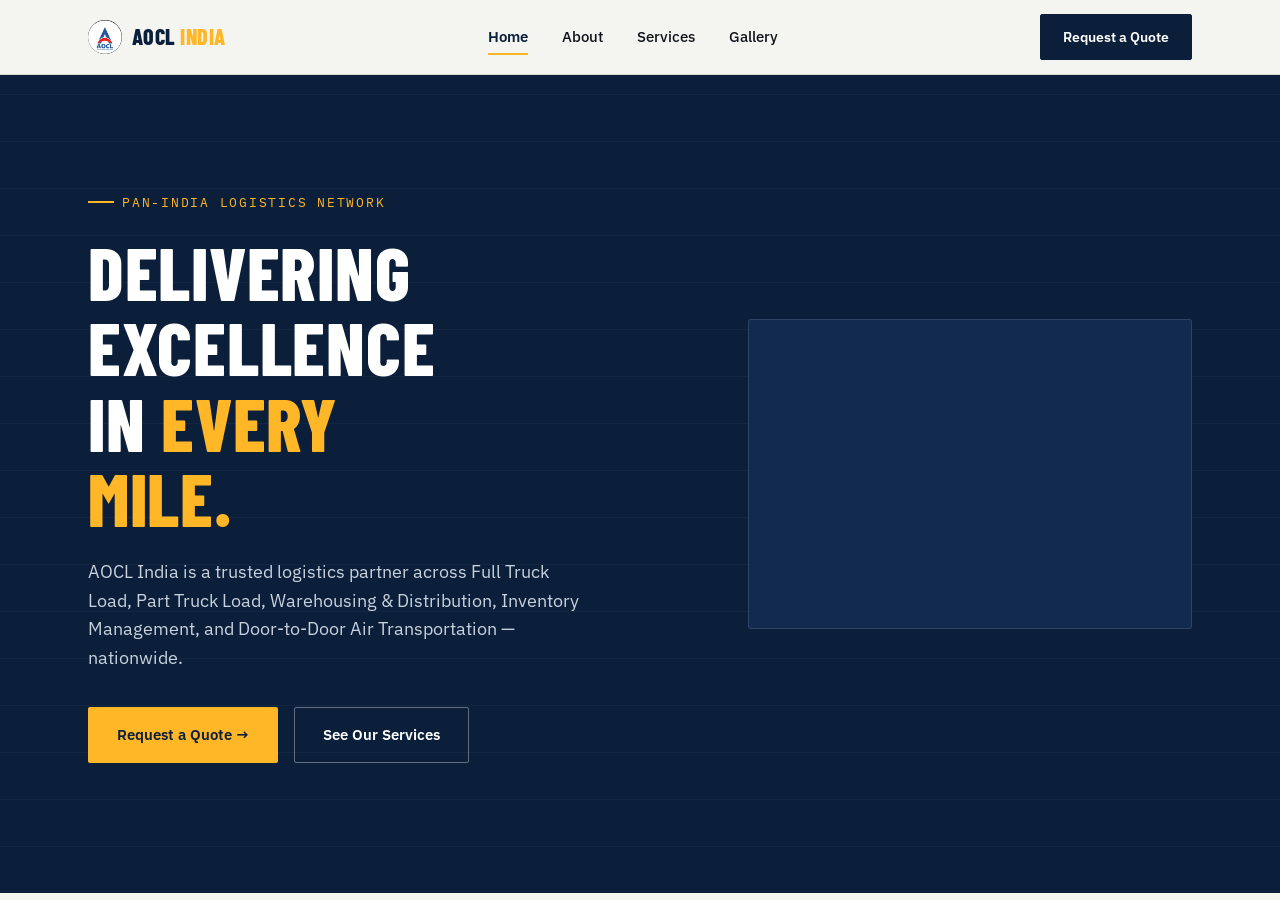
==== commit 1df4d8b6: "Remove SVG elements and services section Removed SVG elements and service preview section from index" ====
--- a/index.html
+++ b/index.html
@@ -42,154 +42,4 @@
       </div>
       <div class="hero-panel">
         <svg class="route-map" viewBox="0 0 400 260" fill="none">
-          <path id="routePath" d="M20 230 C 90 230, 60 150, 130 140 C 200 130, 180 60, 260 55 C 320 50, 330 90, 380 80" stroke="#2b4568" stroke-width="3" stroke-dasharray="2 10" stroke-linecap="round"/>
-          <circle cx="20" cy="230" r="6" fill="#FFB627"/>
-          <circle cx="130" cy="140" r="5" fill="#5C7A99"><animate attributeName="r" values="5;7;5" dur="2.4s" repeatCount="indefinite"/></circle>
-          <circle cx="260" cy="55" r="5" fill="#5C7A99"><animate attributeName="r" values="5;7;5" dur="2.4s" begin="0.8s" repeatCount="indefinite"/></circle>
-          <circle cx="380" cy="80" r="6" fill="#FFB627"/>
-          <text x="8" y="250" text-anchor="start" fill="#8fa0b8" font-family="IBM Plex Mono" font-size="11">ORIGIN</text>
-          <text x="392" y="70" text-anchor="end" fill="#8fa0b8" font-family="IBM Plex Mono" font-size="11">DELIVERED</text>
-          <g><circle r="5" fill="#FFB627" stroke="#0B1F3A" stroke-width="1.5">
-            <animateMotion dur="4.5s" repeatCount="indefinite" rotate="auto"><mpath href="#routePath"/></animateMotion>
-          </circle></g>
-        </svg>
-        <div class="hero-panel-cap">EST. 2019 → <b>15+ YEARS</b> INDUSTRY EXPERIENCE · 22 LOCATIONS · 80K+ CONSIGNMENTS</div>
-      </div>
-    </div>
-  </section>
-
-  <!-- SERVICES PREVIEW -->
-  <section id="services" class="services">
-    <div class="wrap">
-      <div class="section-head">
-        <div class="mile-marker"><span class="mk-num">MI</span> WHAT WE MOVE</div>
-        <h2>Four services, one accountable partner</h2>
-        <p>From a single pallet to a full fleet, ground or air. <a href="services.html" style="color:var(--navy); text-decoration:underline;">See full service details →</a></p>
-      </div>
-      <div class="edge-grid" style="background:transparent; border:none; gap:20px;">
-        <div class="edge-item" style="background:#fff; border:1px solid var(--line); border-radius:3px;">
-          <span class="mk-num">01</span><h4 style="color:var(--navy);">Full Truck Load</h4><p style="color:var(--steel);">Dedicated trucks, faster transit, GPS-enabled tracking.</p>
-        </div>
-        <div class="edge-item" style="background:#fff; border:1px solid var(--line); border-radius:3px;">
-          <span class="mk-num">02</span><h4 style="color:var(--navy);">Part Truck Load</h4><p style="color:var(--steel);">Shared-truck model — pay only for the space you use.</p>
-        </div>
-        <div class="edge-item" style="background:#fff; border:1px solid var(--line); border-radius:3px;">
-          <span class="mk-num">03</span><h4 style="color:var(--navy);">Warehousing &amp; 3PL</h4><p style="color:var(--steel);">Scalable space, inventory management, pick &amp; pack.</p>
-        </div>
-        <div class="edge-item" style="background:#fff; border:1px solid var(--line); border-radius:3px;">
-          <span class="mk-num">04</span><h4 style="color:var(--navy);">Air Transportation</h4><p style="color:var(--steel);">Door-to-door air freight for when delay isn't an option.</p>
-        </div>
-      </div>
-    </div>
-  </section>
-
-  <!-- EDGE -->
-  <section id="edge" class="edge">
-    <div class="wrap">
-      <div class="section-head">
-        <div class="mile-marker"><span class="mk-num">MI</span> COMPETITIVE EDGE</div>
-        <h2>Your growth partner, not just a transporter</h2>
-        <p>Every mile we run is measured against one standard: does it reduce your cost, your risk, or your workload.</p>
-      </div>
-      <div class="edge-grid">
-        <div class="edge-item"><span class="mk-num">01</span><h4>Transparent billing</h4><p>No hidden line items — you see exactly what you're paying for.</p></div>
-        <div class="edge-item"><span class="mk-num">02</span><h4>Reduced delivery timelines</h4><p>Route and load planning that shortens transit, not just promises it.</p></div>
-        <div class="edge-item"><span class="mk-num">03</span><h4>10–20% lower logistics cost</h4><p>Consolidation and network density that brings your per-unit cost down.</p></div>
-        <div class="edge-item"><span class="mk-num">04</span><h4>Zero headache coordination</h4><p>We chase the documentation, the dock slots, and the delays — not you.</p></div>
-        <div class="edge-item"><span class="mk-num">05</span><h4>Scalable as you grow</h4><p>Same partner from your first shipment to your thousandth.</p></div>
-        <div class="edge-item"><span class="mk-num">06</span><h4>Single point of contact</h4><p>One team accountable end-to-end, across every mode.</p></div>
-      </div>
-    </div>
-  </section>
-
-  <!-- STATS -->
-  <section id="network" class="stats">
-    <div class="wrap">
-      <div class="section-head">
-        <div class="mile-marker"><span class="mk-num">MI</span> NATIONWIDE NETWORK</div>
-        <h2>Numbers earned mile by mile</h2>
-      </div>
-      <div class="stat-strip">
-        <div class="stat"><div class="num">22<span class="amber">+</span></div><div class="lbl">Locations served</div></div>
-        <div class="stat"><div class="num">100<span class="amber">%</span></div><div class="lbl">Positive feedback</div></div>
-        <div class="stat"><div class="num">80K<span class="amber">+</span></div><div class="lbl">Packets moved</div></div>
-        <div class="stat"><div class="num">15<span class="amber">+</span></div><div class="lbl">Years experience</div></div>
-      </div>
-    </div>
-  </section>
-
-  <!-- TESTIMONIALS -->
-  <section id="testimonials">
-    <div class="wrap">
-      <div class="section-head">
-        <div class="mile-marker"><span class="mk-num">MI</span> CLIENT FEEDBACK</div>
-        <h2>What people think about us</h2>
-      </div>
-      <div class="testi-grid">
-        <div class="testi-card">
-          <div class="stars">★★★★★</div>
-          <p>"We shifted our Full Truck Load operations to AOCL India last year, and the difference was immediately visible — trucks on time, smooth documentation, consistent deliveries without damage."</p>
-          <div class="testi-name">Manoj Kumar Gupta <span>DSBT</span></div>
-        </div>
-        <div class="testi-card">
-          <div class="stars">★★★★★</div>
-          <p>"We were struggling with high transportation costs for smaller shipments. AOCL India's PTL model optimized our freight cost significantly while keeping delivery timelines intact."</p>
-          <div class="testi-name">Shakti Prasad <span>Shivam Sales</span></div>
-        </div>
-        <div class="testi-card">
-          <div class="stars">★★★★★</div>
-          <p>"AOCL India gave us flexible warehouse space exactly to our requirement. Their inventory management and dispatch coordination reduced our operational stress significantly."</p>
-          <div class="testi-name">Bal Kishore <span>YMC India</span></div>
-        </div>
-      </div>
-    </div>
-  </section>
-
-  <!-- CTA STRIP -->
-  <section style="padding-top:0;">
-    <div class="wrap">
-      <div class="cta-strip">
-        <h3>Ready to move your next shipment the right way?</h3>
-        <a href="contact.html" class="btn btn-primary">Request a Quote →</a>
-      </div>
-    </div>
-  </section>
-</main>
-
-<footer>
-  <div class="wrap">
-    <div class="foot-grid">
-      <div class="foot-brand">
-        <div class="logo-text">AOCL <span style="color:#FFB627;">INDIA</span></div>
-        <p>Transforming supply chains across India — FTL, PTL, warehousing, and air logistics, delivered mile by mile.</p>
-      </div>
-      <div class="foot-col">
-        <h5>Services</h5>
-        <a href="services.html">Full Truck Load</a>
-        <a href="services.html">Part Truck Load</a>
-        <a href="services.html">Warehousing &amp; 3PL</a>
-        <a href="services.html">Air Transportation</a>
-      </div>
-      <div class="foot-col">
-        <h5>Company</h5>
-        <a href="about.html">About Us</a>
-        <a href="gallery.html">Gallery</a>
-        <a href="contact.html">Request a Quote</a>
-      </div>
-    </div>
-    <div class="foot-bottom">
-      <div>© 2026 AOCL India. All rights reserved. Established 2019.</div>
-      <div class="mono">Built mile by mile.</div>
-    </div>
-  </div>
-</footer>
-<!-- Floating WhatsApp Quote Button -->
-<a href="https://wa.me/918447116882?text=Hi%20Aone%20Carriers,%20I%20need%20a%20freight%20quote." 
-   target="_blank" 
-   style="position:fixed; bottom:20px; right:20px; background-color:#25D366; color:white; padding:12px 20px; border-radius:50px; text-decoration:none; font-family:sans-serif; font-weight:bold; box-shadow:0 4px 10px rgba(0,0,0,0.3); z-index:1000;">
-   💬 Get Freight Quote
-</a>
-</a>
-</body>
-</html>
-
+          <path id="routePath" d="M20 230 C 90 230, 60 150, 130 140 C 200 130, 180 60, 260 55 C 320 50, 33
--- a/styles.css
+++ b/styles.css
@@ -239,7 +239,7 @@
 legend{font-family:'IBM Plex Mono'; font-size:12px; text-transform:uppercase; letter-spacing:.08em; color:var(--navy); font-weight:600; padding-bottom:8px; border-bottom:1px solid var(--line); width:100%; margin-bottom:2px;}
 
 /* ===== FOOTER ===== */
-footer{background:var(--navy); color:#B7C2D0; padding:60px 0 30px;}
+footer{background:var(--navy); color:#B7C2D0; padding:60px 0 85px;}
 .foot-grid{display:grid; grid-template-columns:1.4fr 1fr 1fr; gap:50px; padding-bottom:40px; border-bottom:1px solid rgba(255,255,255,0.12);}
 .foot-brand .logo-text{color:#fff;}
 .foot-brand p{margin-top:14px; font-size:14px; max-width:34ch;}
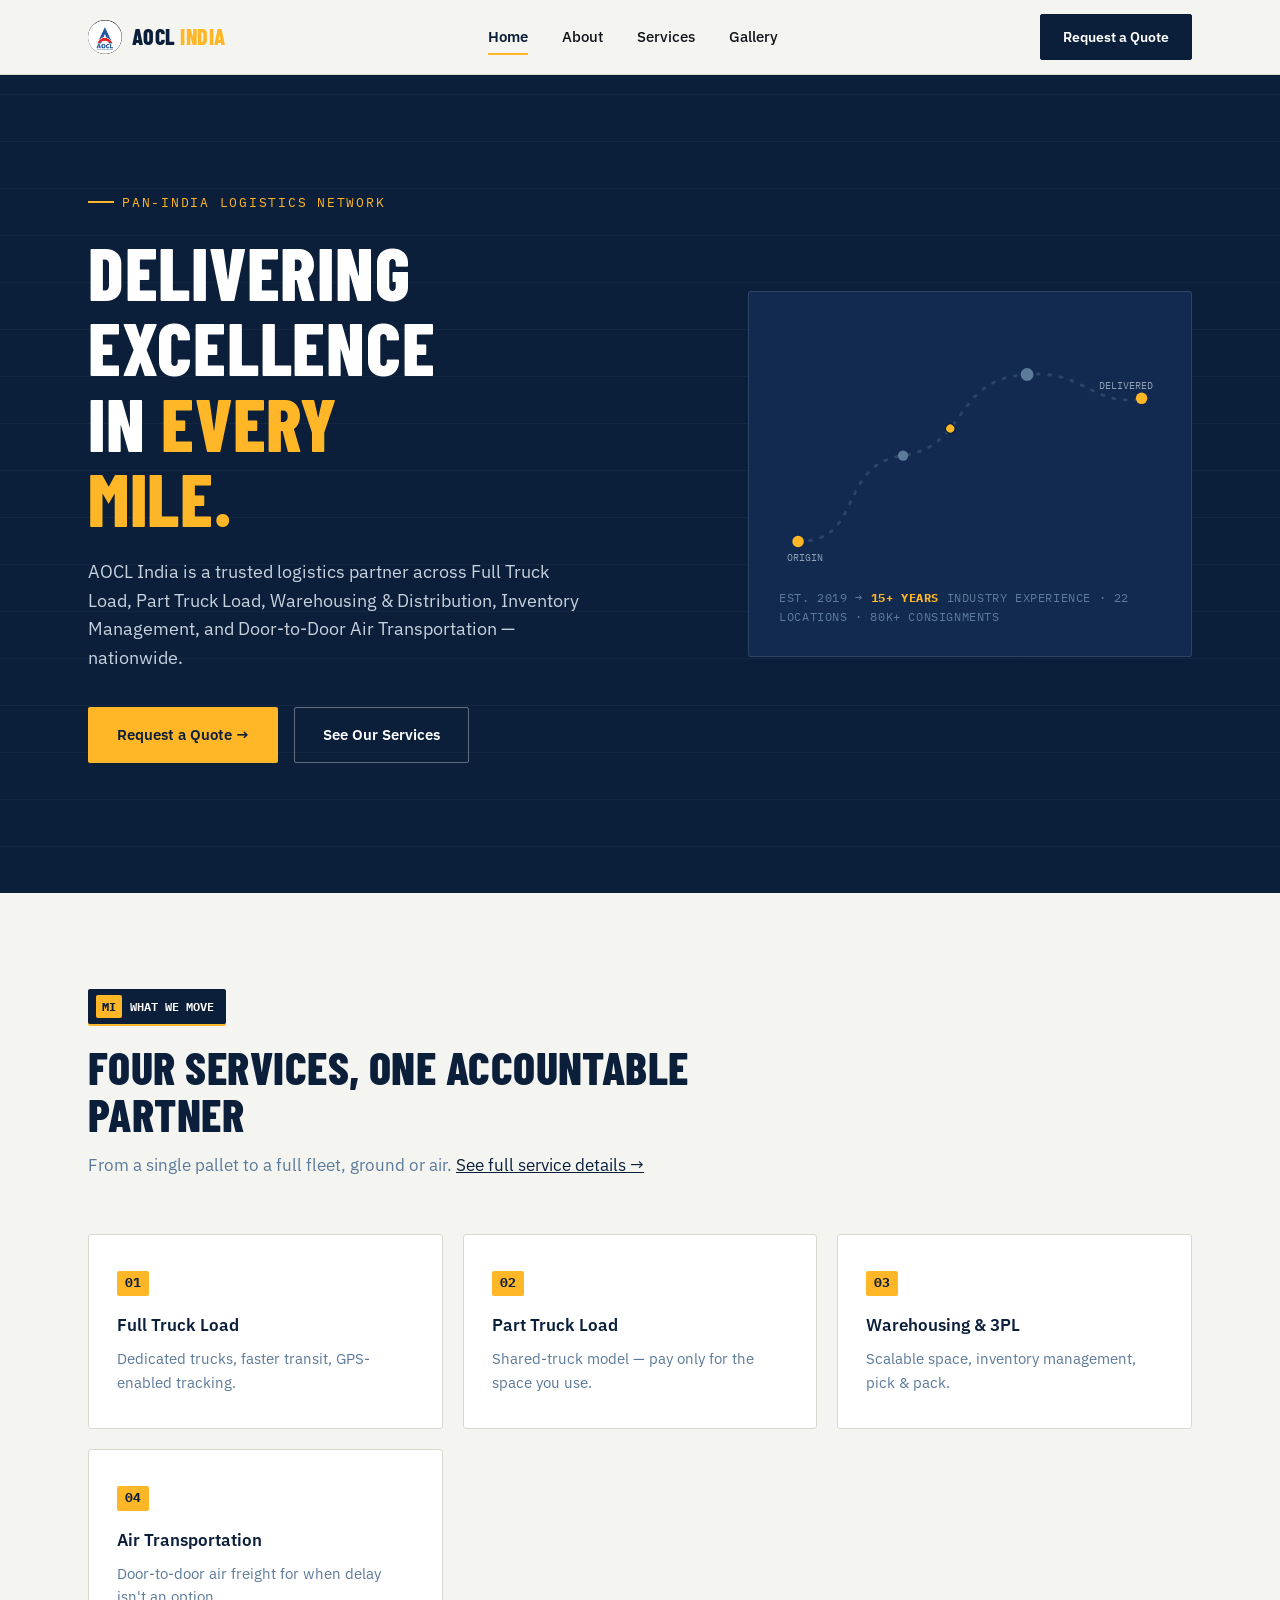
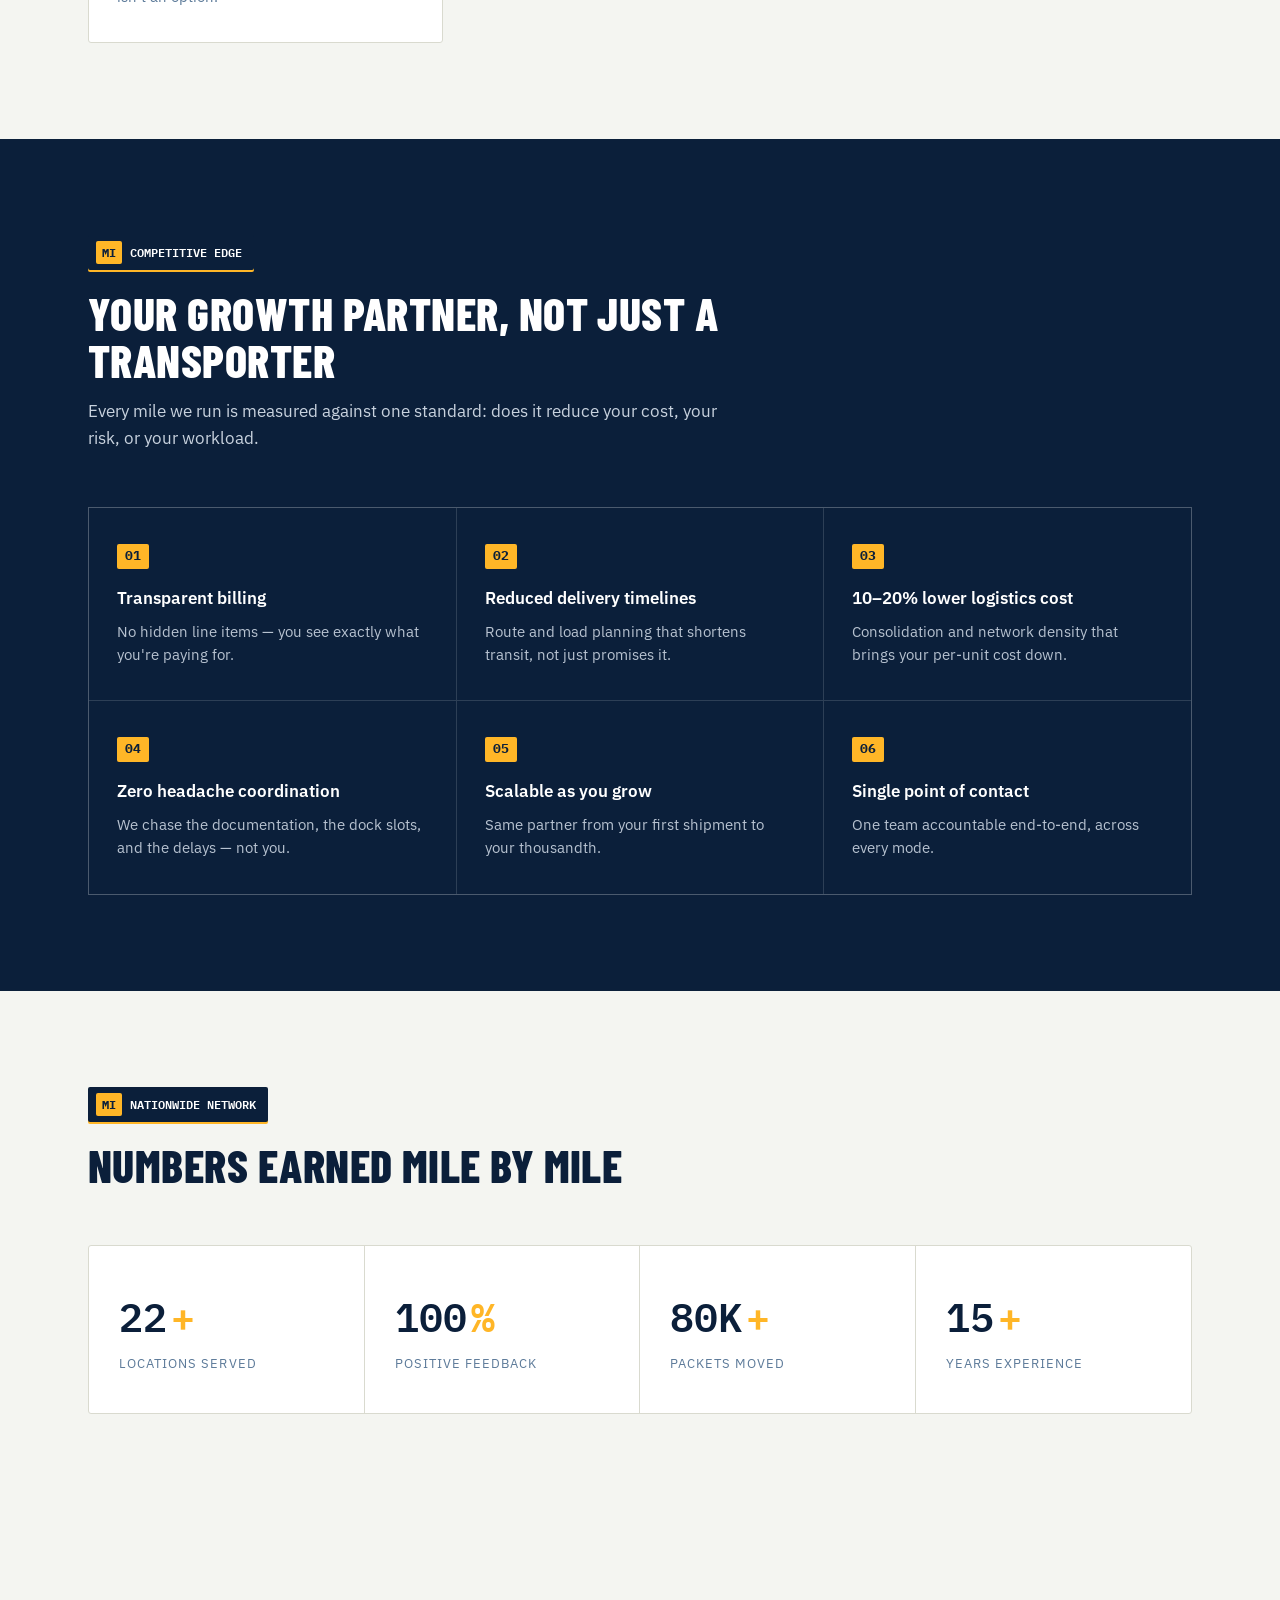
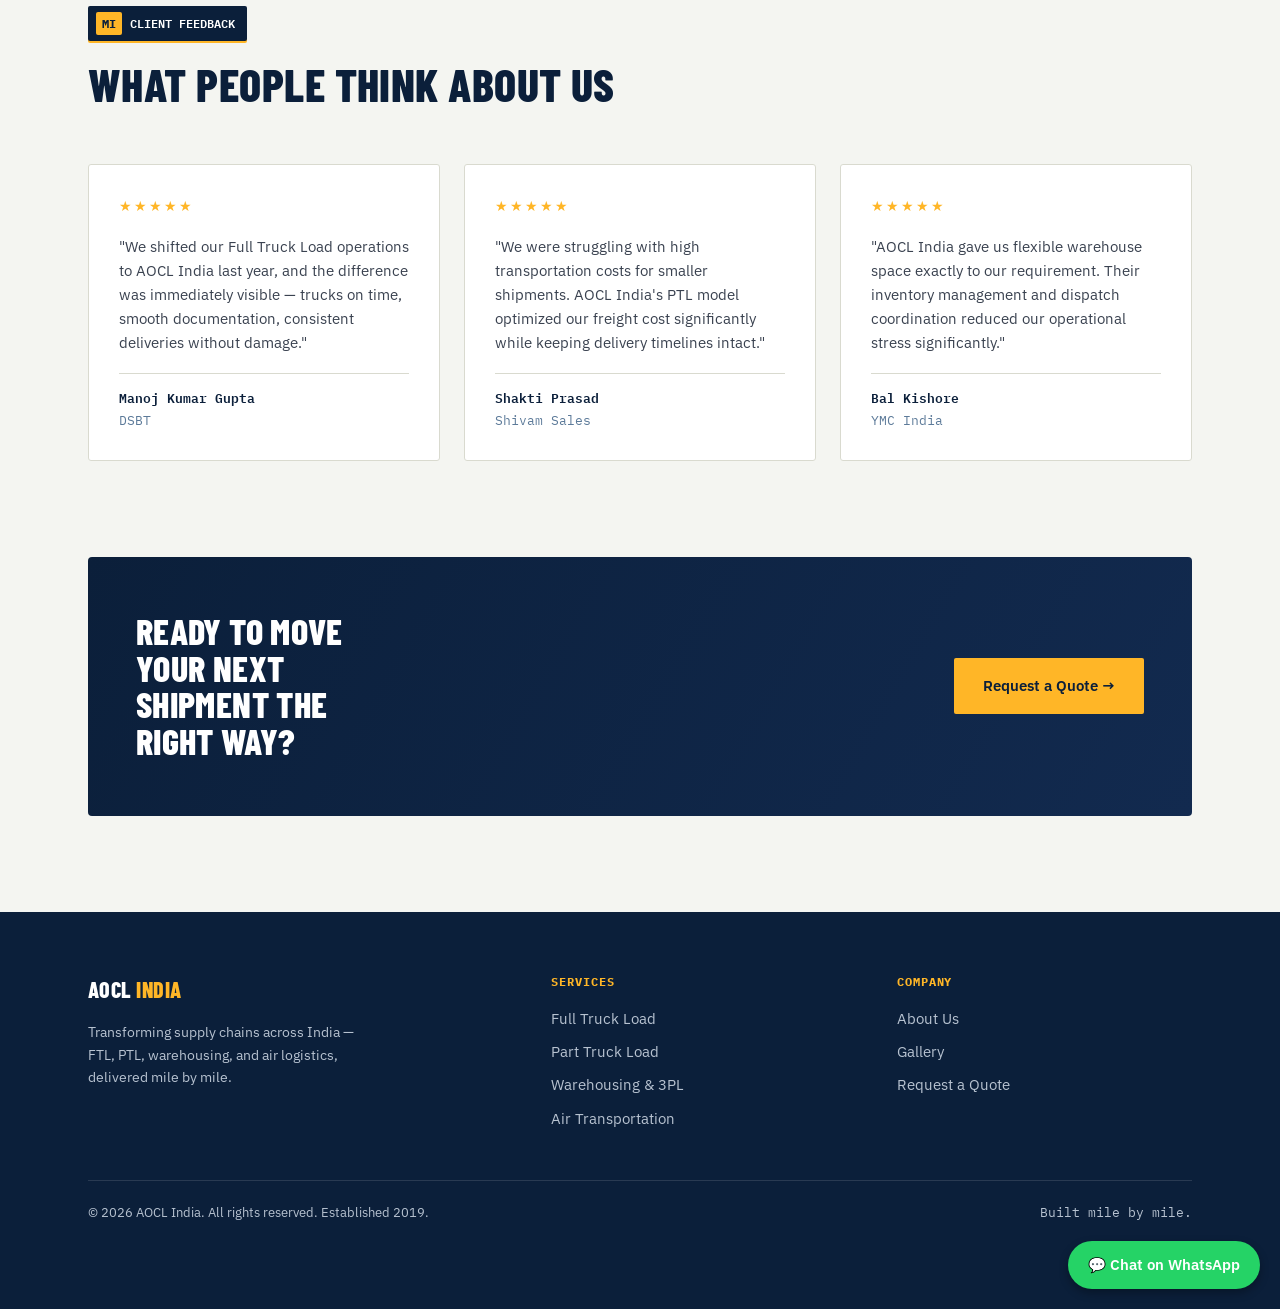
==== commit b7227bbe: "Enhance SVG route visualization in index.html" ====
--- a/index.html
+++ b/index.html
@@ -42,4 +42,154 @@
       </div>
       <div class="hero-panel">
         <svg class="route-map" viewBox="0 0 400 260" fill="none">
-          <path id="routePath" d="M20 230 C 90 230, 60 150, 130 140 C 200 130, 180 60, 260 55 C 320 50, 33
+          <path id="routePath" d="M20 230 C 90 230, 60 150, 130 140 C 200 130, 180 60, 260 55 C 320 50, 330 90, 380 80" stroke="#2b4568" stroke-width="3" stroke-dasharray="2 10" stroke-linecap="round"/>
+          <circle cx="20" cy="230" r="6" fill="#FFB627"/>
+          <circle cx="130" cy="140" r="5" fill="#5C7A99"><animate attributeName="r" values="5;7;5" dur="2.4s" repeatCount="indefinite"/></circle>
+          <circle cx="260" cy="55" r="5" fill="#5C7A99"><animate attributeName="r" values="5;7;5" dur="2.4s" begin="0.8s" repeatCount="indefinite"/></circle>
+          <circle cx="380" cy="80" r="6" fill="#FFB627"/>
+          <text x="8" y="250" text-anchor="start" fill="#8fa0b8" font-family="IBM Plex Mono" font-size="11">ORIGIN</text>
+          <text x="392" y="70" text-anchor="end" fill="#8fa0b8" font-family="IBM Plex Mono" font-size="11">DELIVERED</text>
+          <g><circle r="5" fill="#FFB627" stroke="#0B1F3A" stroke-width="1.5">
+            <animateMotion dur="4.5s" repeatCount="indefinite" rotate="auto"><mpath href="#routePath"/></animateMotion>
+          </circle></g>
+        </svg>
+        <div class="hero-panel-cap">EST. 2019 → <b>15+ YEARS</b> INDUSTRY EXPERIENCE · 22 LOCATIONS · 80K+ CONSIGNMENTS</div>
+      </div>
+    </div>
+  </section>
+
+  <!-- SERVICES PREVIEW -->
+  <section id="services" class="services">
+    <div class="wrap">
+      <div class="section-head">
+        <div class="mile-marker"><span class="mk-num">MI</span> WHAT WE MOVE</div>
+        <h2>Four services, one accountable partner</h2>
+        <p>From a single pallet to a full fleet, ground or air. <a href="services.html" style="color:var(--navy); text-decoration:underline;">See full service details →</a></p>
+      </div>
+      <div class="edge-grid" style="background:transparent; border:none; gap:20px;">
+        <div class="edge-item" style="background:#fff; border:1px solid var(--line); border-radius:3px;">
+          <span class="mk-num">01</span><h4 style="color:var(--navy);">Full Truck Load</h4><p style="color:var(--steel);">Dedicated trucks, faster transit, GPS-enabled tracking.</p>
+        </div>
+        <div class="edge-item" style="background:#fff; border:1px solid var(--line); border-radius:3px;">
+          <span class="mk-num">02</span><h4 style="color:var(--navy);">Part Truck Load</h4><p style="color:var(--steel);">Shared-truck model — pay only for the space you use.</p>
+        </div>
+        <div class="edge-item" style="background:#fff; border:1px solid var(--line); border-radius:3px;">
+          <span class="mk-num">03</span><h4 style="color:var(--navy);">Warehousing &amp; 3PL</h4><p style="color:var(--steel);">Scalable space, inventory management, pick &amp; pack.</p>
+        </div>
+        <div class="edge-item" style="background:#fff; border:1px solid var(--line); border-radius:3px;">
+          <span class="mk-num">04</span><h4 style="color:var(--navy);">Air Transportation</h4><p style="color:var(--steel);">Door-to-door air freight for when delay isn't an option.</p>
+        </div>
+      </div>
+    </div>
+  </section>
+
+  <!-- EDGE -->
+  <section id="edge" class="edge">
+    <div class="wrap">
+      <div class="section-head">
+        <div class="mile-marker"><span class="mk-num">MI</span> COMPETITIVE EDGE</div>
+        <h2>Your growth partner, not just a transporter</h2>
+        <p>Every mile we run is measured against one standard: does it reduce your cost, your risk, or your workload.</p>
+      </div>
+      <div class="edge-grid">
+        <div class="edge-item"><span class="mk-num">01</span><h4>Transparent billing</h4><p>No hidden line items — you see exactly what you're paying for.</p></div>
+        <div class="edge-item"><span class="mk-num">02</span><h4>Reduced delivery timelines</h4><p>Route and load planning that shortens transit, not just promises it.</p></div>
+        <div class="edge-item"><span class="mk-num">03</span><h4>10–20% lower logistics cost</h4><p>Consolidation and network density that brings your per-unit cost down.</p></div>
+        <div class="edge-item"><span class="mk-num">04</span><h4>Zero headache coordination</h4><p>We chase the documentation, the dock slots, and the delays — not you.</p></div>
+        <div class="edge-item"><span class="mk-num">05</span><h4>Scalable as you grow</h4><p>Same partner from your first shipment to your thousandth.</p></div>
+        <div class="edge-item"><span class="mk-num">06</span><h4>Single point of contact</h4><p>One team accountable end-to-end, across every mode.</p></div>
+      </div>
+    </div>
+  </section>
+
+  <!-- STATS -->
+  <section id="network" class="stats">
+    <div class="wrap">
+      <div class="section-head">
+        <div class="mile-marker"><span class="mk-num">MI</span> NATIONWIDE NETWORK</div>
+        <h2>Numbers earned mile by mile</h2>
+      </div>
+      <div class="stat-strip">
+        <div class="stat"><div class="num">22<span class="amber">+</span></div><div class="lbl">Locations served</div></div>
+        <div class="stat"><div class="num">100<span class="amber">%</span></div><div class="lbl">Positive feedback</div></div>
+        <div class="stat"><div class="num">80K<span class="amber">+</span></div><div class="lbl">Packets moved</div></div>
+        <div class="stat"><div class="num">15<span class="amber">+</span></div><div class="lbl">Years experience</div></div>
+      </div>
+    </div>
+  </section>
+
+  <!-- TESTIMONIALS -->
+  <section id="testimonials">
+    <div class="wrap">
+      <div class="section-head">
+        <div class="mile-marker"><span class="mk-num">MI</span> CLIENT FEEDBACK</div>
+        <h2>What people think about us</h2>
+      </div>
+      <div class="testi-grid">
+        <div class="testi-card">
+          <div class="stars">★★★★★</div>
+          <p>"We shifted our Full Truck Load operations to AOCL India last year, and the difference was immediately visible — trucks on time, smooth documentation, consistent deliveries without damage."</p>
+          <div class="testi-name">Manoj Kumar Gupta <span>DSBT</span></div>
+        </div>
+        <div class="testi-card">
+          <div class="stars">★★★★★</div>
+          <p>"We were struggling with high transportation costs for smaller shipments. AOCL India's PTL model optimized our freight cost significantly while keeping delivery timelines intact."</p>
+          <div class="testi-name">Shakti Prasad <span>Shivam Sales</span></div>
+        </div>
+        <div class="testi-card">
+          <div class="stars">★★★★★</div>
+          <p>"AOCL India gave us flexible warehouse space exactly to our requirement. Their inventory management and dispatch coordination reduced our operational stress significantly."</p>
+          <div class="testi-name">Bal Kishore <span>YMC India</span></div>
+        </div>
+      </div>
+    </div>
+  </section>
+
+  <!-- CTA STRIP -->
+  <section style="padding-top:0;">
+    <div class="wrap">
+      <div class="cta-strip">
+        <h3>Ready to move your next shipment the right way?</h3>
+        <a href="contact.html" class="btn btn-primary">Request a Quote →</a>
+      </div>
+    </div>
+  </section>
+</main>
+
+<footer>
+  <div class="wrap">
+    <div class="foot-grid">
+      <div class="foot-brand">
+        <div class="logo-text">AOCL <span style="color:#FFB627;">INDIA</span></div>
+        <p>Transforming supply chains across India — FTL, PTL, warehousing, and air logistics, delivered mile by mile.</p>
+      </div>
+      <div class="foot-col">
+        <h5>Services</h5>
+        <a href="services.html">Full Truck Load</a>
+        <a href="services.html">Part Truck Load</a>
+        <a href="services.html">Warehousing &amp; 3PL</a>
+        <a href="services.html">Air Transportation</a>
+      </div>
+      <div class="foot-col">
+        <h5>Company</h5>
+        <a href="about.html">About Us</a>
+        <a href="gallery.html">Gallery</a>
+        <a href="contact.html">Request a Quote</a>
+      </div>
+    </div>
+    <div class="foot-bottom">
+      <div>© 2026 AOCL India. All rights reserved. Established 2019.</div>
+      <div class="mono">Built mile by mile.</div>
+    </div>
+  </div>
+</footer>
+
+<!-- Floating WhatsApp Button -->
+<a href="https://wa.me/918447116882?text=Hi%20AOCL%20India,%20I%20would%20like%20to%20enquire%20about%20a%20shipment." 
+   target="_blank" 
+   style="position:fixed; bottom:20px; right:20px; background-color:#25D366; color:white; padding:12px 20px; border-radius:50px; text-decoration:none; font-family:'IBM Plex Sans', sans-serif; font-weight:600; font-size:14.5px; box-shadow:0 4px 10px rgba(0,0,0,0.3); z-index:1000;">
+   💬 Chat on WhatsApp
+</a>
+
+</body>
+</html>
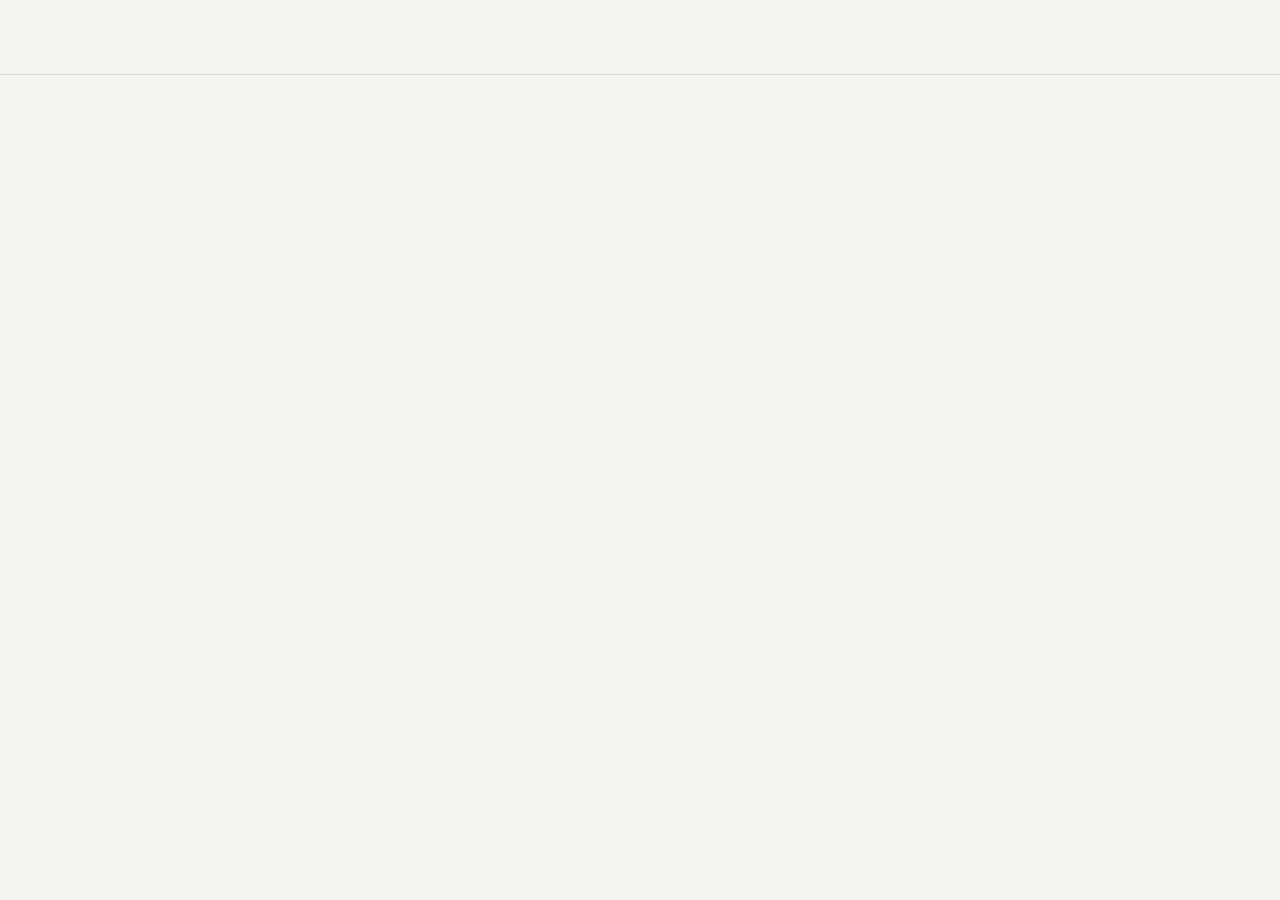
==== commit 643b35ab: "Update print statement from 'Hello' to 'Goodbye'" ====
--- a/index.html
+++ b/index.html
@@ -14,182 +14,4 @@
 <header>
   <div class="wrap nav">
     <a href="index.html" class="logo">
-      <img src="[data-uri]" alt="AOCL India logo" class="logo-mark" style="border-radius:50%;">
-      <div class="logo-text">AOCL <span>INDIA</span></div>
-    </a>
-    <nav class="links">
-      <a href="index.html" class="active">Home</a>
-      <a href="about.html">About</a>
-      <a href="services.html">Services</a>
-      <a href="gallery.html">Gallery</a>
-    </nav>
-    <a href="contact.html" class="nav-cta">Request a Quote</a>
-  </div>
-</header>
-
-<main>
-  <!-- HERO -->
-  <section class="hero" style="padding-top:110px;">
-    <div class="wrap hero-grid">
-      <div>
-        <div class="eyebrow">Pan-India Logistics Network</div>
-        <h1>Delivering excellence in <em>every mile.</em></h1>
-        <p>AOCL India is a trusted logistics partner across Full Truck Load, Part Truck Load, Warehousing &amp; Distribution, Inventory Management, and Door-to-Door Air Transportation — nationwide.</p>
-        <div class="btn-row">
-          <a href="contact.html" class="btn btn-primary">Request a Quote →</a>
-          <a href="services.html" class="btn btn-ghost">See Our Services</a>
-        </div>
-      </div>
-      <div class="hero-panel">
-        <svg class="route-map" viewBox="0 0 400 260" fill="none">
-          <path id="routePath" d="M20 230 C 90 230, 60 150, 130 140 C 200 130, 180 60, 260 55 C 320 50, 330 90, 380 80" stroke="#2b4568" stroke-width="3" stroke-dasharray="2 10" stroke-linecap="round"/>
-          <circle cx="20" cy="230" r="6" fill="#FFB627"/>
-          <circle cx="130" cy="140" r="5" fill="#5C7A99"><animate attributeName="r" values="5;7;5" dur="2.4s" repeatCount="indefinite"/></circle>
-          <circle cx="260" cy="55" r="5" fill="#5C7A99"><animate attributeName="r" values="5;7;5" dur="2.4s" begin="0.8s" repeatCount="indefinite"/></circle>
-          <circle cx="380" cy="80" r="6" fill="#FFB627"/>
-          <text x="8" y="250" text-anchor="start" fill="#8fa0b8" font-family="IBM Plex Mono" font-size="11">ORIGIN</text>
-          <text x="392" y="70" text-anchor="end" fill="#8fa0b8" font-family="IBM Plex Mono" font-size="11">DELIVERED</text>
-          <g><circle r="5" fill="#FFB627" stroke="#0B1F3A" stroke-width="1.5">
-            <animateMotion dur="4.5s" repeatCount="indefinite" rotate="auto"><mpath href="#routePath"/></animateMotion>
-          </circle></g>
-        </svg>
-        <div class="hero-panel-cap">EST. 2019 → <b>15+ YEARS</b> INDUSTRY EXPERIENCE · 22 LOCATIONS · 80K+ CONSIGNMENTS</div>
-      </div>
-    </div>
-  </section>
-
-  <!-- SERVICES PREVIEW -->
-  <section id="services" class="services">
-    <div class="wrap">
-      <div class="section-head">
-        <div class="mile-marker"><span class="mk-num">MI</span> WHAT WE MOVE</div>
-        <h2>Four services, one accountable partner</h2>
-        <p>From a single pallet to a full fleet, ground or air. <a href="services.html" style="color:var(--navy); text-decoration:underline;">See full service details →</a></p>
-      </div>
-      <div class="edge-grid" style="background:transparent; border:none; gap:20px;">
-        <div class="edge-item" style="background:#fff; border:1px solid var(--line); border-radius:3px;">
-          <span class="mk-num">01</span><h4 style="color:var(--navy);">Full Truck Load</h4><p style="color:var(--steel);">Dedicated trucks, faster transit, GPS-enabled tracking.</p>
-        </div>
-        <div class="edge-item" style="background:#fff; border:1px solid var(--line); border-radius:3px;">
-          <span class="mk-num">02</span><h4 style="color:var(--navy);">Part Truck Load</h4><p style="color:var(--steel);">Shared-truck model — pay only for the space you use.</p>
-        </div>
-        <div class="edge-item" style="background:#fff; border:1px solid var(--line); border-radius:3px;">
-          <span class="mk-num">03</span><h4 style="color:var(--navy);">Warehousing &amp; 3PL</h4><p style="color:var(--steel);">Scalable space, inventory management, pick &amp; pack.</p>
-        </div>
-        <div class="edge-item" style="background:#fff; border:1px solid var(--line); border-radius:3px;">
-          <span class="mk-num">04</span><h4 style="color:var(--navy);">Air Transportation</h4><p style="color:var(--steel);">Door-to-door air freight for when delay isn't an option.</p>
-        </div>
-      </div>
-    </div>
-  </section>
-
-  <!-- EDGE -->
-  <section id="edge" class="edge">
-    <div class="wrap">
-      <div class="section-head">
-        <div class="mile-marker"><span class="mk-num">MI</span> COMPETITIVE EDGE</div>
-        <h2>Your growth partner, not just a transporter</h2>
-        <p>Every mile we run is measured against one standard: does it reduce your cost, your risk, or your workload.</p>
-      </div>
-      <div class="edge-grid">
-        <div class="edge-item"><span class="mk-num">01</span><h4>Transparent billing</h4><p>No hidden line items — you see exactly what you're paying for.</p></div>
-        <div class="edge-item"><span class="mk-num">02</span><h4>Reduced delivery timelines</h4><p>Route and load planning that shortens transit, not just promises it.</p></div>
-        <div class="edge-item"><span class="mk-num">03</span><h4>10–20% lower logistics cost</h4><p>Consolidation and network density that brings your per-unit cost down.</p></div>
-        <div class="edge-item"><span class="mk-num">04</span><h4>Zero headache coordination</h4><p>We chase the documentation, the dock slots, and the delays — not you.</p></div>
-        <div class="edge-item"><span class="mk-num">05</span><h4>Scalable as you grow</h4><p>Same partner from your first shipment to your thousandth.</p></div>
-        <div class="edge-item"><span class="mk-num">06</span><h4>Single point of contact</h4><p>One team accountable end-to-end, across every mode.</p></div>
-      </div>
-    </div>
-  </section>
-
-  <!-- STATS -->
-  <section id="network" class="stats">
-    <div class="wrap">
-      <div class="section-head">
-        <div class="mile-marker"><span class="mk-num">MI</span> NATIONWIDE NETWORK</div>
-        <h2>Numbers earned mile by mile</h2>
-      </div>
-      <div class="stat-strip">
-        <div class="stat"><div class="num">22<span class="amber">+</span></div><div class="lbl">Locations served</div></div>
-        <div class="stat"><div class="num">100<span class="amber">%</span></div><div class="lbl">Positive feedback</div></div>
-        <div class="stat"><div class="num">80K<span class="amber">+</span></div><div class="lbl">Packets moved</div></div>
-        <div class="stat"><div class="num">15<span class="amber">+</span></div><div class="lbl">Years experience</div></div>
-      </div>
-    </div>
-  </section>
-
-  <!-- TESTIMONIALS -->
-  <section id="testimonials">
-    <div class="wrap">
-      <div class="section-head">
-        <div class="mile-marker"><span class="mk-num">MI</span> CLIENT FEEDBACK</div>
-        <h2>What people think about us</h2>
-      </div>
-      <div class="testi-grid">
-        <div class="testi-card">
-          <div class="stars">★★★★★</div>
-          <p>"We shifted our Full Truck Load operations to AOCL India last year, and the difference was immediately visible — trucks on time, smooth documentation, consistent deliveries without damage."</p>
-          <div class="testi-name">Manoj Kumar Gupta <span>DSBT</span></div>
-        </div>
-        <div class="testi-card">
-          <div class="stars">★★★★★</div>
-          <p>"We were struggling with high transportation costs for smaller shipments. AOCL India's PTL model optimized our freight cost significantly while keeping delivery timelines intact."</p>
-          <div class="testi-name">Shakti Prasad <span>Shivam Sales</span></div>
-        </div>
-        <div class="testi-card">
-          <div class="stars">★★★★★</div>
-          <p>"AOCL India gave us flexible warehouse space exactly to our requirement. Their inventory management and dispatch coordination reduced our operational stress significantly."</p>
-          <div class="testi-name">Bal Kishore <span>YMC India</span></div>
-        </div>
-      </div>
-    </div>
-  </section>
-
-  <!-- CTA STRIP -->
-  <section style="padding-top:0;">
-    <div class="wrap">
-      <div class="cta-strip">
-        <h3>Ready to move your next shipment the right way?</h3>
-        <a href="contact.html" class="btn btn-primary">Request a Quote →</a>
-      </div>
-    </div>
-  </section>
-</main>
-
-<footer>
-  <div class="wrap">
-    <div class="foot-grid">
-      <div class="foot-brand">
-        <div class="logo-text">AOCL <span style="color:#FFB627;">INDIA</span></div>
-        <p>Transforming supply chains across India — FTL, PTL, warehousing, and air logistics, delivered mile by mile.</p>
-      </div>
-      <div class="foot-col">
-        <h5>Services</h5>
-        <a href="services.html">Full Truck Load</a>
-        <a href="services.html">Part Truck Load</a>
-        <a href="services.html">Warehousing &amp; 3PL</a>
-        <a href="services.html">Air Transportation</a>
-      </div>
-      <div class="foot-col">
-        <h5>Company</h5>
-        <a href="about.html">About Us</a>
-        <a href="gallery.html">Gallery</a>
-        <a href="contact.html">Request a Quote</a>
-      </div>
-    </div>
-    <div class="foot-bottom">
-      <div>© 2026 AOCL India. All rights reserved. Established 2019.</div>
-      <div class="mono">Built mile by mile.</div>
-    </div>
-  </div>
-</footer>
-
-<!-- Floating WhatsApp Button -->
-<a href="https://wa.me/918447116882?text=Hi%20AOCL%20India,%20I%20would%20like%20to%20enquire%20about%20a%20shipment." 
-   target="_blank" 
-   style="position:fixed; bottom:20px; right:20px; background-color:#25D366; color:white; padding:12px 20px; border-radius:50px; text-decoration:none; font-family:'IBM Plex Sans', sans-serif; font-weight:600; font-size:14.5px; box-shadow:0 4px 10px rgba(0,0,0,0.3); z-index:1000;">
-   💬 Chat on WhatsApp
-</a>
-
-</body>
-</html>
+      <img src="[data-uri]
--- a/styles.css
+++ b/styles.css
@@ -49,223 +49,4 @@
 .logo-text span{color:var(--amber);}
 nav.links{display:flex; gap:34px; font-size:15px; font-weight:500;}
 nav.links a{position:relative; padding:6px 0; transition:color .2s ease;}
-nav.links a::after{content:''; position:absolute; left:0; bottom:0; width:0; height:2px; background:var(--amber); transition:width .25s ease;}
-nav.links a:hover::after, nav.links a.active::after{width:100%;}
-nav.links a.active{color:var(--navy); font-weight:600;}
-.nav-cta{
-  background:var(--navy); color:#fff; padding:11px 22px; font-size:14px; font-weight:600;
-  border-radius:var(--radius); border:1px solid var(--navy);
-  transition:background .2s ease, transform .2s ease;
-}
-.nav-cta:hover{background:var(--navy-mid); transform:translateY(-1px);}
-
-/* ===== PAGE HERO (non-home pages) ===== */
-.page-hero{
-  background:var(--navy); color:#fff; padding:64px 0;
-  position:relative; overflow:hidden;
-}
-.page-hero::before{
-  content:'';
-  position:absolute; inset:0;
-  background-image:repeating-linear-gradient(0deg, transparent, transparent 46px, rgba(255,255,255,0.035) 46px, rgba(255,255,255,0.035) 47px);
-}
-.page-hero .eyebrow{
-  display:inline-flex; align-items:center; gap:8px;
-  font-family:'IBM Plex Mono'; font-size:12.5px; letter-spacing:0.14em; text-transform:uppercase;
-  color:var(--amber); margin-bottom:16px; position:relative;
-}
-.page-hero .eyebrow::before{content:''; width:26px; height:2px; background:var(--amber); display:inline-block;}
-.page-hero h1{font-size:clamp(34px,5vw,54px); color:#fff; position:relative; max-width:16ch;}
-.page-hero p{color:#C8D2DE; font-size:16.5px; max-width:56ch; margin-top:14px; position:relative;}
-
-/* ===== HERO (home only) ===== */
-.hero{position:relative; background:var(--navy); color:#fff; padding:110px 0 130px; overflow:hidden;}
-.hero::before{
-  content:'';
-  position:absolute; inset:0;
-  background-image:repeating-linear-gradient(0deg, transparent, transparent 46px, rgba(255,255,255,0.035) 46px, rgba(255,255,255,0.035) 47px);
-}
-.hero-grid{display:grid; grid-template-columns:1.15fr 0.85fr; gap:60px; align-items:center; position:relative;}
-.eyebrow{
-  display:inline-flex; align-items:center; gap:8px;
-  font-family:'IBM Plex Mono'; font-size:12.5px; letter-spacing:0.14em; text-transform:uppercase;
-  color:var(--amber); margin-bottom:22px;
-}
-.eyebrow::before{content:''; width:26px; height:2px; background:var(--amber); display:inline-block;}
-.hero h1{font-size:clamp(42px,6vw,74px); color:#fff; margin-bottom:22px; max-width:12ch;}
-.hero h1 em{font-style:normal; color:var(--amber);}
-.hero p{font-size:18px; color:#C8D2DE; max-width:46ch; margin-bottom:34px;}
-.btn-row{display:flex; gap:16px; flex-wrap:wrap;}
-.btn{
-  display:inline-flex; align-items:center; gap:10px;
-  padding:15px 28px; font-weight:600; font-size:15px; border-radius:2px;
-  border:1px solid transparent; cursor:pointer; transition:all .2s ease;
-}
-.btn-primary{background:var(--amber); color:var(--navy);}
-.btn-primary:hover{background:#ffc656; transform:translateY(-2px);}
-.btn-ghost{border-color:rgba(255,255,255,0.35); color:#fff;}
-.btn-ghost:hover{border-color:#fff; background:rgba(255,255,255,0.06);}
-
-.hero-panel{background:var(--navy-mid); border:1px solid rgba(255,255,255,0.12); border-radius:3px; padding:30px; position:relative;}
-.route-map{width:100%; height:auto;}
-.hero-panel-cap{margin-top:18px; font-family:'IBM Plex Mono'; font-size:12px; color:var(--steel); letter-spacing:.05em;}
-.hero-panel-cap b{color:var(--amber);}
-
-/* ===== SECTION shared ===== */
-section{position:relative; padding:96px 0; z-index:2;}
-.page-hero + section{padding-top:80px;}
-.section-head{max-width:640px; margin-bottom:56px;}
-.section-head .mile-marker{margin-bottom:20px;}
-.section-head h2{font-size:clamp(30px,4vw,46px); margin-bottom:14px;}
-.section-head p{color:var(--steel); font-size:16.5px;}
-.mile-marker{
-  position:relative; z-index:2;
-  display:inline-flex; align-items:center; gap:8px;
-  background:var(--navy); color:#fff;
-  font-family:'IBM Plex Mono'; font-weight:600; font-size:12px;
-  padding:6px 12px 6px 8px; border-radius:2px;
-  box-shadow:0 2px 0 var(--amber);
-}
-.mile-marker .mk-num{background:var(--amber); color:var(--navy); font-weight:700; padding:2px 6px; border-radius:2px;}
-
-/* ===== SERVICES ===== */
-.services{background:var(--paper);}
-.service-row{display:grid; grid-template-columns:80px 1fr 1fr; gap:0; border-top:1px solid var(--line); padding:38px 0; align-items:start;}
-.service-row:last-child{border-bottom:1px solid var(--line);}
-.service-num{font-family:'IBM Plex Mono'; font-size:14px; color:var(--amber); font-weight:600; padding-top:4px;}
-.service-title h3{font-size:28px; margin-bottom:8px;}
-.service-title .tag{font-family:'IBM Plex Mono'; font-size:12px; color:var(--steel); text-transform:uppercase; letter-spacing:.08em;}
-.service-body p{color:#3a4250; font-size:15.5px; margin-bottom:14px;}
-.chip-row{display:flex; flex-wrap:wrap; gap:8px;}
-.chip{font-size:12.5px; font-family:'IBM Plex Mono'; padding:5px 10px; background:#fff; border:1px solid var(--line); border-radius:2px; color:var(--navy);}
-
-/* ===== WHY / EDGE ===== */
-.edge{background:var(--navy); color:#fff;}
-.edge .section-head h2, .edge .section-head p{color:#fff;}
-.edge .section-head p{color:#C8D2DE;}
-.edge-grid{display:grid; grid-template-columns:repeat(3,1fr); gap:1px; background:rgba(255,255,255,0.14); border:1px solid rgba(255,255,255,0.14);}
-.edge-item{background:var(--navy); padding:34px 28px;}
-.edge-item .mk-num{display:inline-block; font-family:'IBM Plex Mono'; font-weight:700; color:var(--navy); background:var(--amber); padding:2px 8px; border-radius:2px; font-size:13px; margin-bottom:16px;}
-.edge-item h4{font-family:'IBM Plex Sans'; font-weight:600; font-size:17px; margin-bottom:8px; text-transform:none; color:#fff;}
-.edge-item p{color:#B7C2D0; font-size:14.5px;}
-
-/* ===== STATS ===== */
-.stats{background:var(--paper);}
-.stat-strip{display:grid; grid-template-columns:repeat(4,1fr); border:1px solid var(--line); border-radius:3px; overflow:hidden; background:#fff;}
-.stat{padding:38px 30px; border-right:1px solid var(--line); text-align:left;}
-.stat:last-child{border-right:none;}
-.stat .num{font-family:'IBM Plex Mono'; font-weight:600; font-size:40px; color:var(--navy); display:flex; align-items:baseline; gap:4px;}
-.stat .num .amber{color:var(--amber);}
-.stat .lbl{margin-top:6px; font-size:13px; text-transform:uppercase; letter-spacing:.08em; color:var(--steel);}
-
-/* ===== GALLERY ===== */
-.gallery-grid{display:grid; grid-template-columns:repeat(3,1fr); gap:22px;}
-.gallery-card{
-  background:#fff; border:1px solid var(--line); border-radius:3px; overflow:hidden;
-  transition:transform .3s ease, box-shadow .3s ease;
-}
-.gallery-card:hover{transform:translateY(-5px); box-shadow:0 14px 30px rgba(11,31,58,0.12);}
-.gallery-art{
-  aspect-ratio:4/3; background:linear-gradient(150deg,#0B1F3A,#1c3a63);
-  display:flex; align-items:center; justify-content:center; position:relative; overflow:hidden;
-}
-.gallery-art svg{width:56%; height:56%; opacity:0.9; transition:transform .4s ease;}
-.gallery-card:hover .gallery-art svg{transform:scale(1.06);}
-.gallery-badge{
-  position:absolute; top:10px; left:10px;
-  background:rgba(255,182,39,0.95); color:var(--navy);
-  font-family:'IBM Plex Mono'; font-size:10.5px; font-weight:700; letter-spacing:.04em;
-  padding:4px 9px; border-radius:2px; text-transform:uppercase;
-}
-.gallery-info{padding:18px 20px;}
-.gallery-info h4{font-family:'IBM Plex Sans'; text-transform:none; font-size:16px; font-weight:600; color:var(--navy); margin-bottom:4px;}
-.gallery-info p{font-size:13px; color:var(--steel);}
-.gallery-note{
-  margin-top:44px; background:#fff; border:1px dashed var(--line); border-radius:3px;
-  padding:22px 26px; display:flex; gap:16px; align-items:flex-start;
-}
-.gallery-note svg{width:22px; height:22px; color:var(--amber); flex-shrink:0; margin-top:2px;}
-.gallery-note p{font-size:14.5px; color:#3a4250;}
-
-/* ===== TESTIMONIALS ===== */
-.testi-grid{display:grid; grid-template-columns:repeat(3,1fr); gap:24px;}
-.testi-card{background:#fff; border:1px solid var(--line); border-radius:3px; padding:30px; display:flex; flex-direction:column; gap:18px;}
-.stars{color:var(--amber); font-size:14px; letter-spacing:2px;}
-.testi-card p{font-size:15px; color:#3a4250; flex-grow:1;}
-.testi-name{font-family:'IBM Plex Mono'; font-size:12.5px; color:var(--navy); font-weight:600; border-top:1px solid var(--line); padding-top:14px;}
-.testi-name span{display:block; color:var(--steel); font-weight:400; margin-top:2px;}
-
-/* ===== CTA STRIP ===== */
-.cta-strip{
-  background:linear-gradient(120deg, var(--navy), var(--navy-mid)); color:#fff; border-radius:4px; padding:56px 48px;
-  display:flex; align-items:center; justify-content:space-between; gap:40px; flex-wrap:wrap;
-}
-.cta-strip h3{color:#fff; font-size:clamp(26px,3.4vw,36px); max-width:16ch;}
-.cta-strip .btn-primary{white-space:nowrap;}
-
-/* ===== ABOUT PAGE ===== */
-.about-grid{display:grid; grid-template-columns:1fr 1fr; gap:60px; align-items:start;}
-.about-copy p{color:#3a4250; font-size:15.5px; margin-bottom:16px;}
-.about-list{list-style:none; display:flex; flex-direction:column; gap:12px; margin-top:8px;}
-.about-list li{display:flex; gap:10px; align-items:flex-start; font-size:15px; color:#3a4250;}
-.about-list li svg{width:18px; height:18px; color:var(--amber); flex-shrink:0; margin-top:3px;}
-.about-fact{background:#fff; border:1px solid var(--line); border-radius:3px; padding:24px; margin-bottom:16px;}
-.about-fact .num{font-family:'IBM Plex Mono'; font-weight:600; font-size:32px; color:var(--navy);}
-.about-fact .lbl{font-size:13px; color:var(--steel); text-transform:uppercase; letter-spacing:.06em; margin-top:4px;}
-
-/* ===== CONTACT / QUOTE FORM ===== */
-.contact-grid{display:grid; grid-template-columns:0.85fr 1.15fr; gap:60px;}
-.contact-info .mile-marker{margin-bottom:22px;}
-.contact-info h2{font-size:clamp(28px,4vw,40px); margin-bottom:16px;}
-.contact-info p{color:var(--steel); margin-bottom:26px; max-width:40ch;}
-.contact-detail{display:flex; gap:14px; align-items:flex-start; margin-bottom:18px;}
-.contact-detail .ic{width:20px; height:20px; flex-shrink:0; margin-top:2px; color:var(--amber);}
-.contact-detail .lbl{font-family:'IBM Plex Mono'; font-size:11.5px; text-transform:uppercase; letter-spacing:.08em; color:var(--steel);}
-.contact-detail .val{font-weight:500; color:var(--navy);}
-
-form{display:flex; flex-direction:column; gap:16px;}
-.field-row{display:grid; grid-template-columns:1fr 1fr; gap:16px;}
-.field{display:flex; flex-direction:column; gap:6px;}
-.field label{font-size:12.5px; font-family:'IBM Plex Mono'; text-transform:uppercase; letter-spacing:.06em; color:var(--steel);}
-.field input, .field select, .field textarea{
-  border:1px solid var(--line); border-radius:2px; padding:13px 14px; font-family:inherit; font-size:15px;
-  background:#fff; color:var(--ink); transition:border-color .2s ease;
-}
-.field input:focus, .field select:focus, .field textarea:focus{outline:2px solid var(--amber); outline-offset:1px; border-color:var(--amber);}
-.field textarea{resize:vertical; min-height:90px;}
-form .btn-primary{align-self:flex-start; border:none; font-family:inherit; margin-top:6px;}
-.form-note{font-size:12.5px; color:var(--steel); margin-top:-6px;}
-fieldset{border:none; padding:0; margin:0; display:flex; flex-direction:column; gap:16px;}
-legend{font-family:'IBM Plex Mono'; font-size:12px; text-transform:uppercase; letter-spacing:.08em; color:var(--navy); font-weight:600; padding-bottom:8px; border-bottom:1px solid var(--line); width:100%; margin-bottom:2px;}
-
-/* ===== FOOTER ===== */
-footer{background:var(--navy); color:#B7C2D0; padding:60px 0 85px;}
-.foot-grid{display:grid; grid-template-columns:1.4fr 1fr 1fr; gap:50px; padding-bottom:40px; border-bottom:1px solid rgba(255,255,255,0.12);}
-.foot-brand .logo-text{color:#fff;}
-.foot-brand p{margin-top:14px; font-size:14px; max-width:34ch;}
-.foot-col h5{font-family:'IBM Plex Mono'; font-size:12px; letter-spacing:.08em; text-transform:uppercase; color:var(--amber); margin-bottom:16px;}
-.foot-col a{display:block; font-size:14.5px; margin-bottom:10px; color:#B7C2D0; transition:color .2s ease;}
-.foot-col a:hover{color:#fff;}
-.foot-bottom{display:flex; justify-content:space-between; align-items:center; padding-top:22px; font-size:13px; flex-wrap:wrap; gap:10px;}
-
-@media (prefers-reduced-motion: reduce){
-  html{scroll-behavior:auto;}
-  body{animation:none;}
-}
-
-@media (max-width:900px){
-  .hero-grid{grid-template-columns:1fr;}
-  .hero-panel{order:-1;}
-  .edge-grid{grid-template-columns:1fr;}
-  .stat-strip{grid-template-columns:repeat(2,1fr);}
-  .stat:nth-child(2){border-right:none;}
-  .testi-grid{grid-template-columns:1fr;}
-  .gallery-grid{grid-template-columns:repeat(2,1fr);}
-  .contact-grid{grid-template-columns:1fr;}
-  .about-grid{grid-template-columns:1fr;}
-  .field-row{grid-template-columns:1fr;}
-  .foot-grid{grid-template-columns:1fr; gap:30px;}
-  nav.links{display:none;}
-  .service-row{grid-template-columns:50px 1fr; row-gap:14px;}
-  .service-body{grid-column:2/3;}
-}
+nav.links a::after{content:''; position:absolute; left:
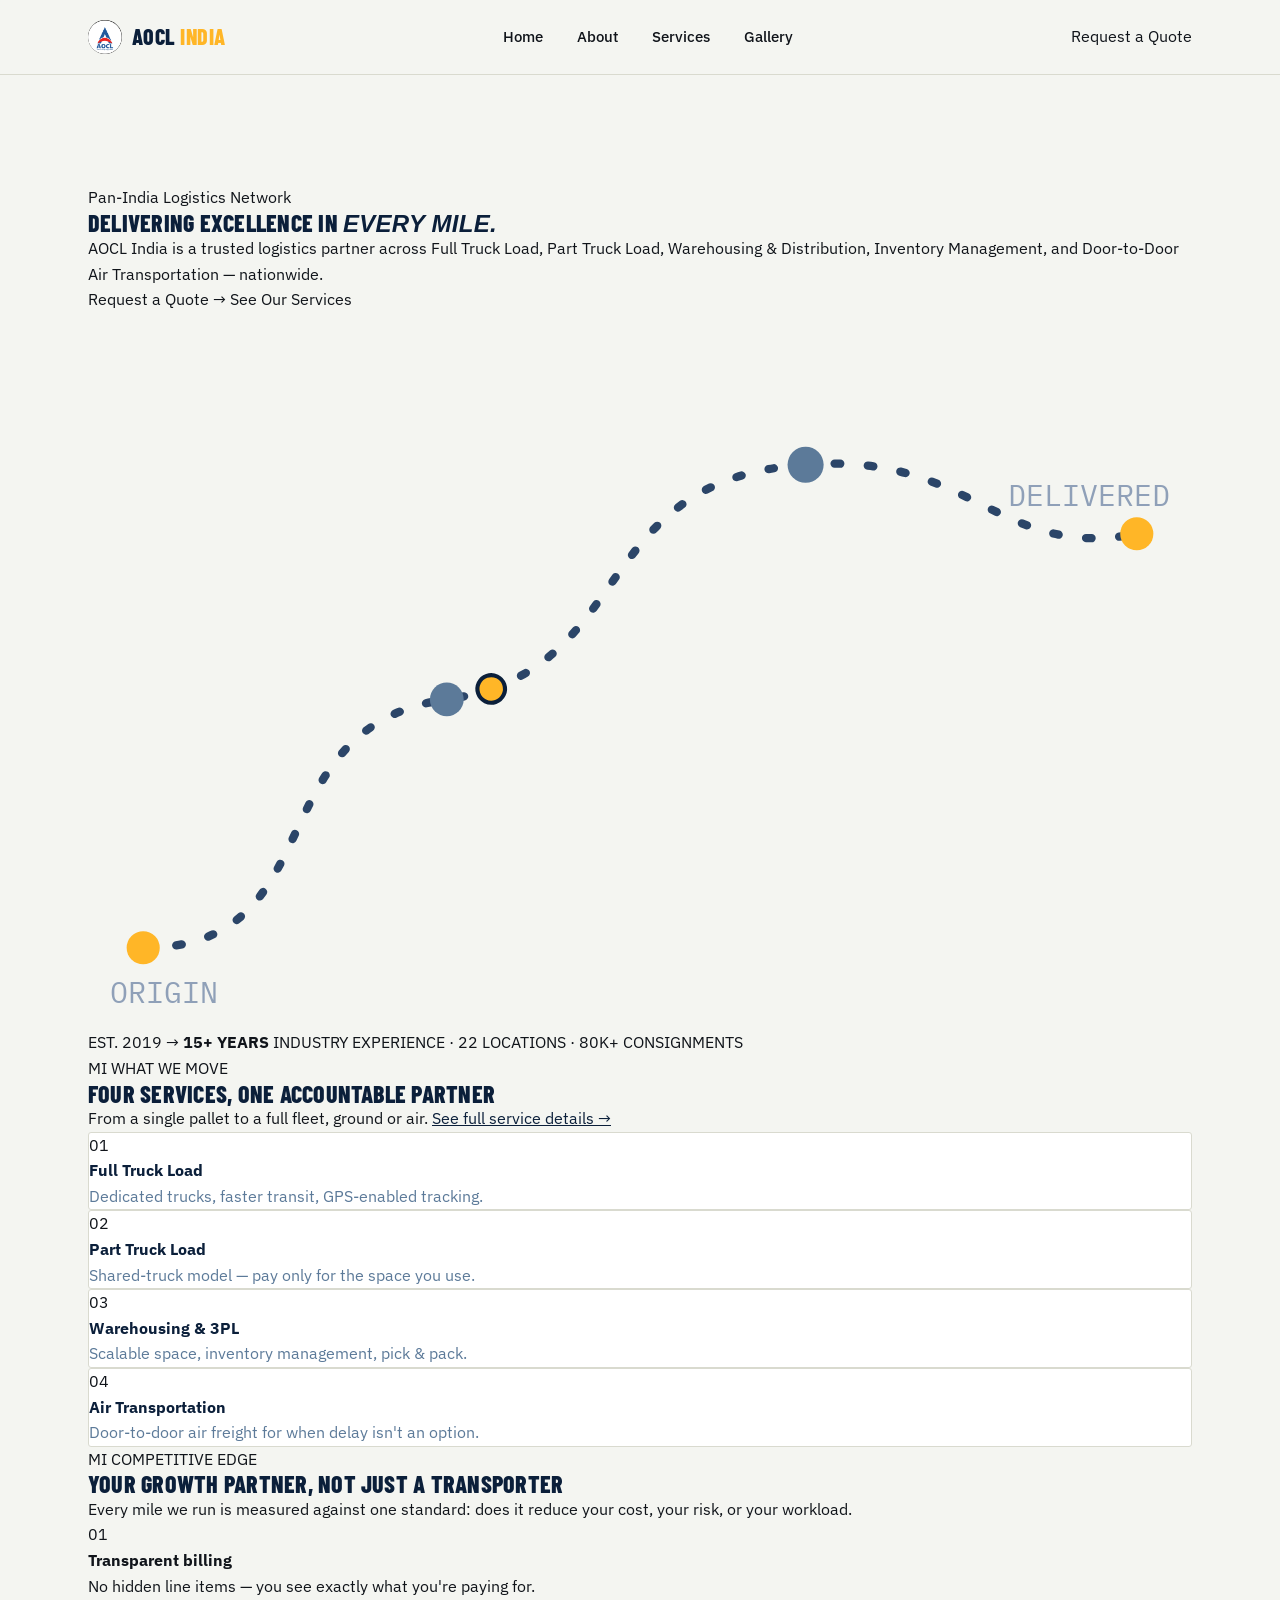
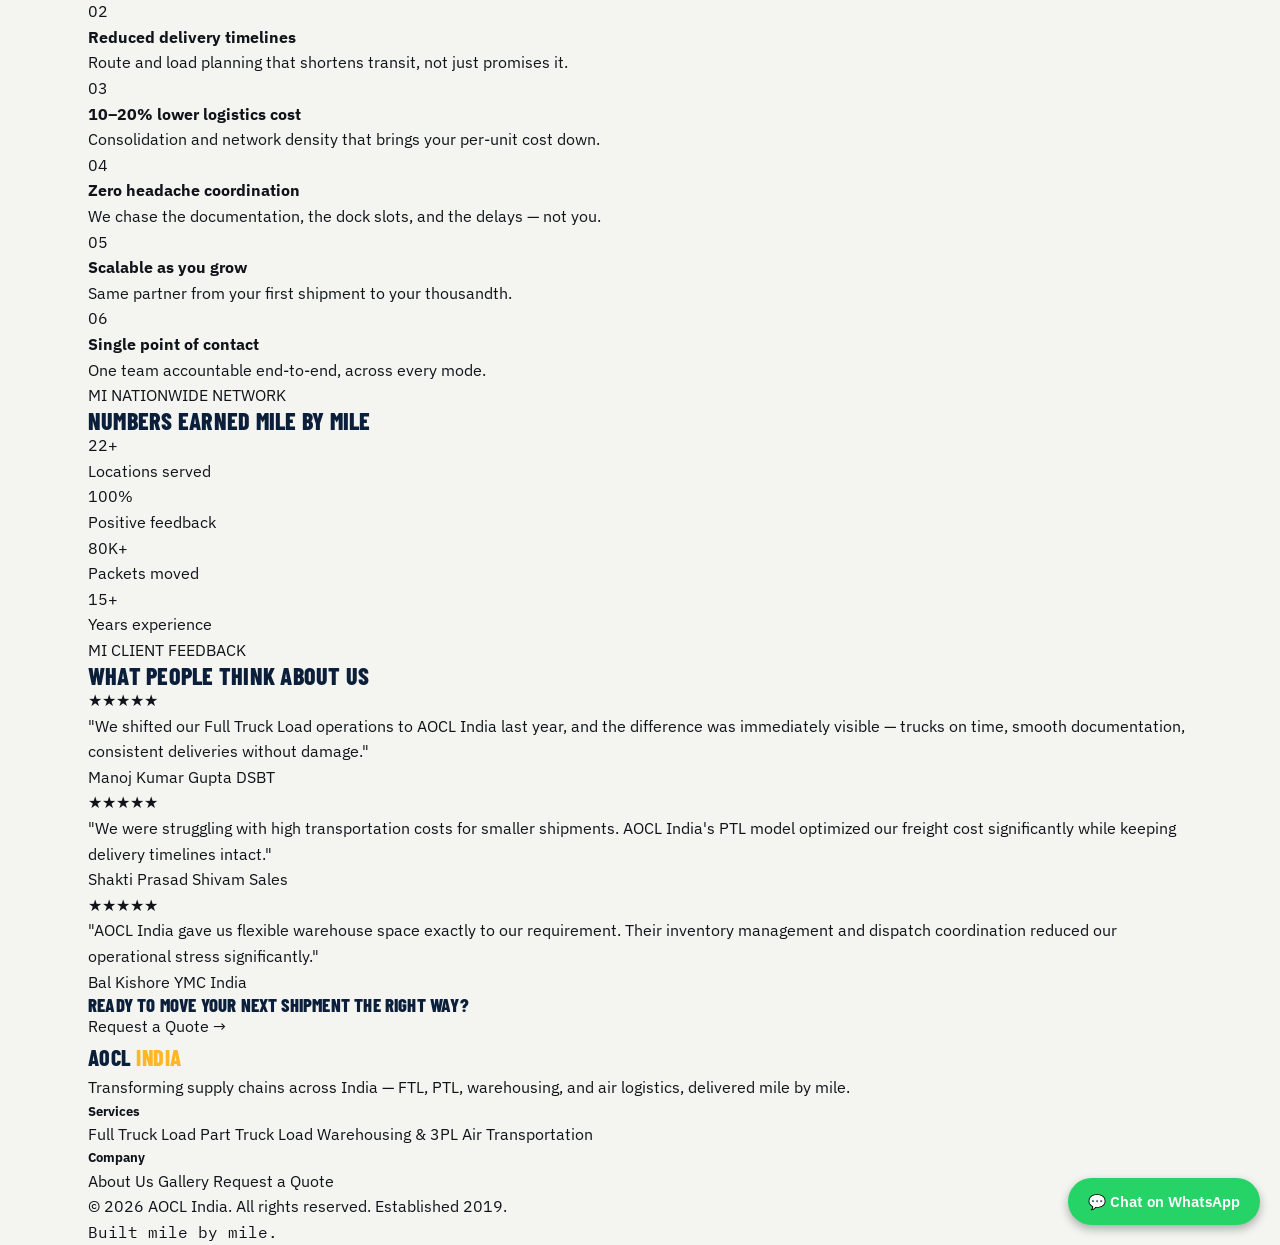
==== commit 7308c8b6: "Update print statement from 'Hello' to 'Goodbye'" ====
--- a/index.html
+++ b/index.html
@@ -14,4 +14,182 @@
 <header>
   <div class="wrap nav">
     <a href="index.html" class="logo">
-      <img src="[data-uri]
+      <img src="[data-uri]" alt="AOCL India logo" class="logo-mark" style="border-radius:50%;">
+      <div class="logo-text">AOCL <span>INDIA</span></div>
+    </a>
+    <nav class="links">
+      <a href="index.html" class="active">Home</a>
+      <a href="about.html">About</a>
+      <a href="services.html">Services</a>
+      <a href="gallery.html">Gallery</a>
+    </nav>
+    <a href="contact.html" class="nav-cta">Request a Quote</a>
+  </div>
+</header>
+
+<main>
+  <!-- HERO -->
+  <section class="hero" style="padding-top:110px;">
+    <div class="wrap hero-grid">
+      <div>
+        <div class="eyebrow">Pan-India Logistics Network</div>
+        <h1>Delivering excellence in <em>every mile.</em></h1>
+        <p>AOCL India is a trusted logistics partner across Full Truck Load, Part Truck Load, Warehousing &amp; Distribution, Inventory Management, and Door-to-Door Air Transportation — nationwide.</p>
+        <div class="btn-row">
+          <a href="contact.html" class="btn btn-primary">Request a Quote →</a>
+          <a href="services.html" class="btn btn-ghost">See Our Services</a>
+        </div>
+      </div>
+      <div class="hero-panel">
+        <svg class="route-map" viewBox="0 0 400 260" fill="none">
+          <path id="routePath" d="M20 230 C 90 230, 60 150, 130 140 C 200 130, 180 60, 260 55 C 320 50, 330 90, 380 80" stroke="#2b4568" stroke-width="3" stroke-dasharray="2 10" stroke-linecap="round"/>
+          <circle cx="20" cy="230" r="6" fill="#FFB627"/>
+          <circle cx="130" cy="140" r="5" fill="#5C7A99"><animate attributeName="r" values="5;7;5" dur="2.4s" repeatCount="indefinite"/></circle>
+          <circle cx="260" cy="55" r="5" fill="#5C7A99"><animate attributeName="r" values="5;7;5" dur="2.4s" begin="0.8s" repeatCount="indefinite"/></circle>
+          <circle cx="380" cy="80" r="6" fill="#FFB627"/>
+          <text x="8" y="250" text-anchor="start" fill="#8fa0b8" font-family="IBM Plex Mono" font-size="11">ORIGIN</text>
+          <text x="392" y="70" text-anchor="end" fill="#8fa0b8" font-family="IBM Plex Mono" font-size="11">DELIVERED</text>
+          <g><circle r="5" fill="#FFB627" stroke="#0B1F3A" stroke-width="1.5">
+            <animateMotion dur="4.5s" repeatCount="indefinite" rotate="auto"><mpath href="#routePath"/></animateMotion>
+          </circle></g>
+        </svg>
+        <div class="hero-panel-cap">EST. 2019 → <b>15+ YEARS</b> INDUSTRY EXPERIENCE · 22 LOCATIONS · 80K+ CONSIGNMENTS</div>
+      </div>
+    </div>
+  </section>
+
+  <!-- SERVICES PREVIEW -->
+  <section id="services" class="services">
+    <div class="wrap">
+      <div class="section-head">
+        <div class="mile-marker"><span class="mk-num">MI</span> WHAT WE MOVE</div>
+        <h2>Four services, one accountable partner</h2>
+        <p>From a single pallet to a full fleet, ground or air. <a href="services.html" style="color:var(--navy); text-decoration:underline;">See full service details →</a></p>
+      </div>
+      <div class="edge-grid" style="background:transparent; border:none; gap:20px;">
+        <div class="edge-item" style="background:#fff; border:1px solid var(--line); border-radius:3px;">
+          <span class="mk-num">01</span><h4 style="color:var(--navy);">Full Truck Load</h4><p style="color:var(--steel);">Dedicated trucks, faster transit, GPS-enabled tracking.</p>
+        </div>
+        <div class="edge-item" style="background:#fff; border:1px solid var(--line); border-radius:3px;">
+          <span class="mk-num">02</span><h4 style="color:var(--navy);">Part Truck Load</h4><p style="color:var(--steel);">Shared-truck model — pay only for the space you use.</p>
+        </div>
+        <div class="edge-item" style="background:#fff; border:1px solid var(--line); border-radius:3px;">
+          <span class="mk-num">03</span><h4 style="color:var(--navy);">Warehousing &amp; 3PL</h4><p style="color:var(--steel);">Scalable space, inventory management, pick &amp; pack.</p>
+        </div>
+        <div class="edge-item" style="background:#fff; border:1px solid var(--line); border-radius:3px;">
+          <span class="mk-num">04</span><h4 style="color:var(--navy);">Air Transportation</h4><p style="color:var(--steel);">Door-to-door air freight for when delay isn't an option.</p>
+        </div>
+      </div>
+    </div>
+  </section>
+
+  <!-- EDGE -->
+  <section id="edge" class="edge">
+    <div class="wrap">
+      <div class="section-head">
+        <div class="mile-marker"><span class="mk-num">MI</span> COMPETITIVE EDGE</div>
+        <h2>Your growth partner, not just a transporter</h2>
+        <p>Every mile we run is measured against one standard: does it reduce your cost, your risk, or your workload.</p>
+      </div>
+      <div class="edge-grid">
+        <div class="edge-item"><span class="mk-num">01</span><h4>Transparent billing</h4><p>No hidden line items — you see exactly what you're paying for.</p></div>
+        <div class="edge-item"><span class="mk-num">02</span><h4>Reduced delivery timelines</h4><p>Route and load planning that shortens transit, not just promises it.</p></div>
+        <div class="edge-item"><span class="mk-num">03</span><h4>10–20% lower logistics cost</h4><p>Consolidation and network density that brings your per-unit cost down.</p></div>
+        <div class="edge-item"><span class="mk-num">04</span><h4>Zero headache coordination</h4><p>We chase the documentation, the dock slots, and the delays — not you.</p></div>
+        <div class="edge-item"><span class="mk-num">05</span><h4>Scalable as you grow</h4><p>Same partner from your first shipment to your thousandth.</p></div>
+        <div class="edge-item"><span class="mk-num">06</span><h4>Single point of contact</h4><p>One team accountable end-to-end, across every mode.</p></div>
+      </div>
+    </div>
+  </section>
+
+  <!-- STATS -->
+  <section id="network" class="stats">
+    <div class="wrap">
+      <div class="section-head">
+        <div class="mile-marker"><span class="mk-num">MI</span> NATIONWIDE NETWORK</div>
+        <h2>Numbers earned mile by mile</h2>
+      </div>
+      <div class="stat-strip">
+        <div class="stat"><div class="num">22<span class="amber">+</span></div><div class="lbl">Locations served</div></div>
+        <div class="stat"><div class="num">100<span class="amber">%</span></div><div class="lbl">Positive feedback</div></div>
+        <div class="stat"><div class="num">80K<span class="amber">+</span></div><div class="lbl">Packets moved</div></div>
+        <div class="stat"><div class="num">15<span class="amber">+</span></div><div class="lbl">Years experience</div></div>
+      </div>
+    </div>
+  </section>
+
+  <!-- TESTIMONIALS -->
+  <section id="testimonials">
+    <div class="wrap">
+      <div class="section-head">
+        <div class="mile-marker"><span class="mk-num">MI</span> CLIENT FEEDBACK</div>
+        <h2>What people think about us</h2>
+      </div>
+      <div class="testi-grid">
+        <div class="testi-card">
+          <div class="stars">★★★★★</div>
+          <p>"We shifted our Full Truck Load operations to AOCL India last year, and the difference was immediately visible — trucks on time, smooth documentation, consistent deliveries without damage."</p>
+          <div class="testi-name">Manoj Kumar Gupta <span>DSBT</span></div>
+        </div>
+        <div class="testi-card">
+          <div class="stars">★★★★★</div>
+          <p>"We were struggling with high transportation costs for smaller shipments. AOCL India's PTL model optimized our freight cost significantly while keeping delivery timelines intact."</p>
+          <div class="testi-name">Shakti Prasad <span>Shivam Sales</span></div>
+        </div>
+        <div class="testi-card">
+          <div class="stars">★★★★★</div>
+          <p>"AOCL India gave us flexible warehouse space exactly to our requirement. Their inventory management and dispatch coordination reduced our operational stress significantly."</p>
+          <div class="testi-name">Bal Kishore <span>YMC India</span></div>
+        </div>
+      </div>
+    </div>
+  </section>
+
+  <!-- CTA STRIP -->
+  <section style="padding-top:0;">
+    <div class="wrap">
+      <div class="cta-strip">
+        <h3>Ready to move your next shipment the right way?</h3>
+        <a href="contact.html" class="btn btn-primary">Request a Quote →</a>
+      </div>
+    </div>
+  </section>
+</main>
+
+<footer>
+  <div class="wrap">
+    <div class="foot-grid">
+      <div class="foot-brand">
+        <div class="logo-text">AOCL <span style="color:#FFB627;">INDIA</span></div>
+        <p>Transforming supply chains across India — FTL, PTL, warehousing, and air logistics, delivered mile by mile.</p>
+      </div>
+      <div class="foot-col">
+        <h5>Services</h5>
+        <a href="services.html">Full Truck Load</a>
+        <a href="services.html">Part Truck Load</a>
+        <a href="services.html">Warehousing &amp; 3PL</a>
+        <a href="services.html">Air Transportation</a>
+      </div>
+      <div class="foot-col">
+        <h5>Company</h5>
+        <a href="about.html">About Us</a>
+        <a href="gallery.html">Gallery</a>
+        <a href="contact.html">Request a Quote</a>
+      </div>
+    </div>
+    <div class="foot-bottom">
+      <div>© 2026 AOCL India. All rights reserved. Established 2019.</div>
+      <div class="mono">Built mile by mile.</div>
+    </div>
+  </div>
+</footer>
+
+<!-- Floating WhatsApp Button -->
+<a href="https://wa.me/918447116882?text=Hi%20AOCL%20India,%20I%20would%20like%20to%20enquire%20about%20a%20shipment." 
+   target="_blank" 
+   style="position:fixed; bottom:20px; right:20px; background-color:#25D366; color:white; padding:12px 20px; border-radius:50px; text-decoration:none; font-family:'IBM Plex Sans', sans-serif; font-weight:600; font-size:14.5px; box-shadow:0 4px 10px rgba(0,0,0,0.3); z-index:1000;">
+   💬 Chat on WhatsApp
+</a>
+
+</body>
+</html>
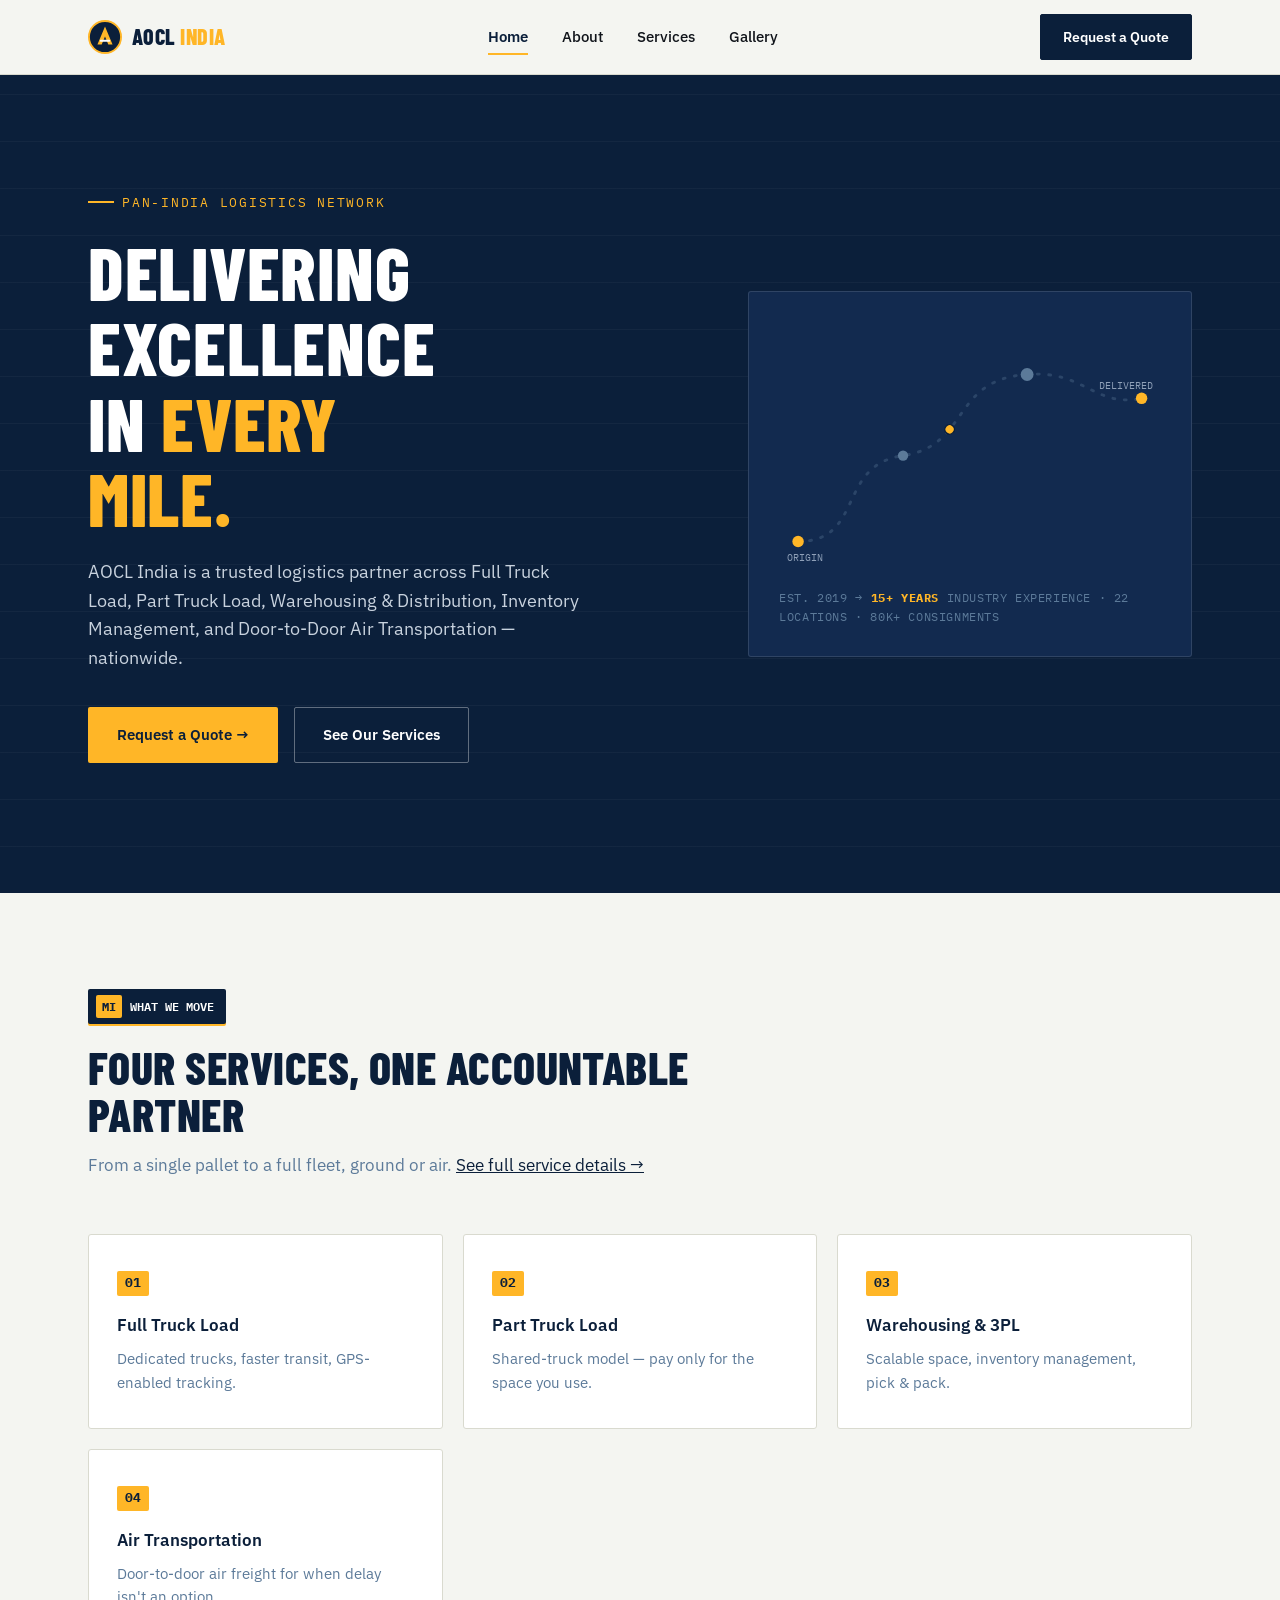
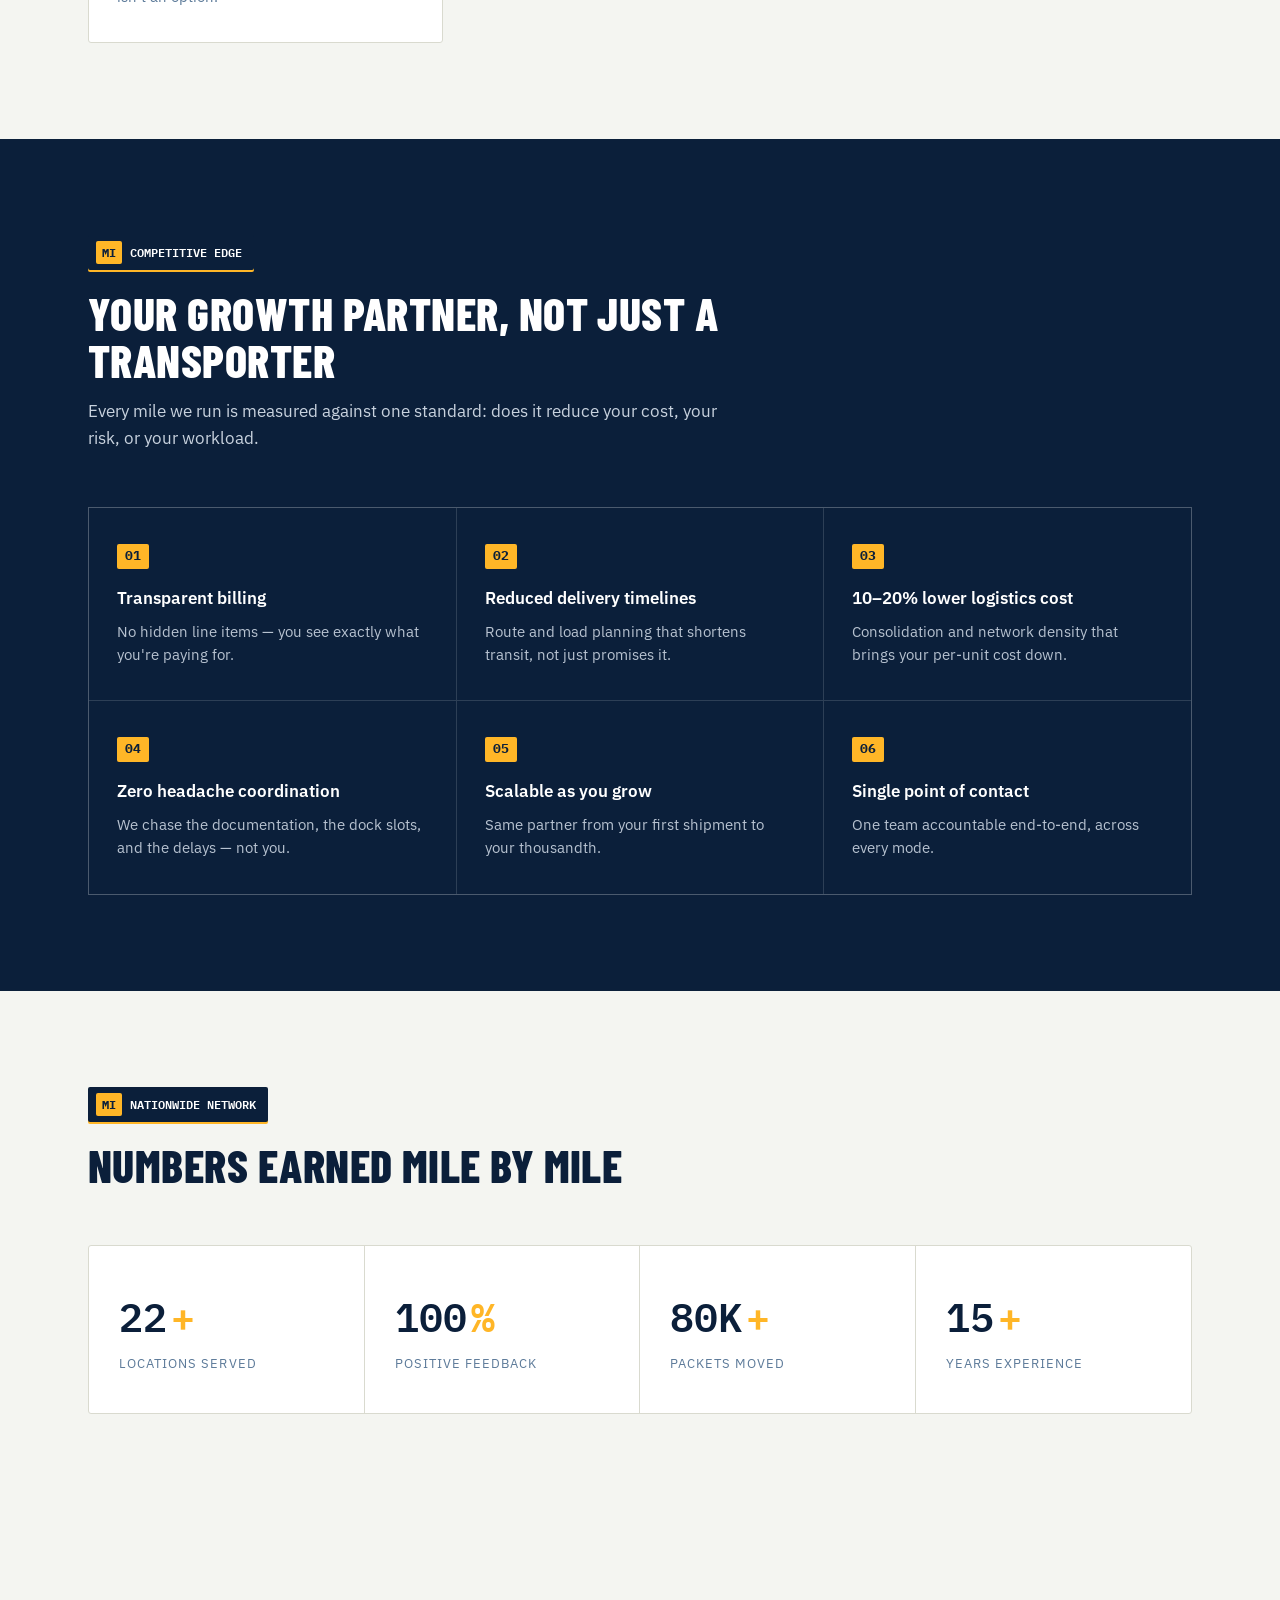
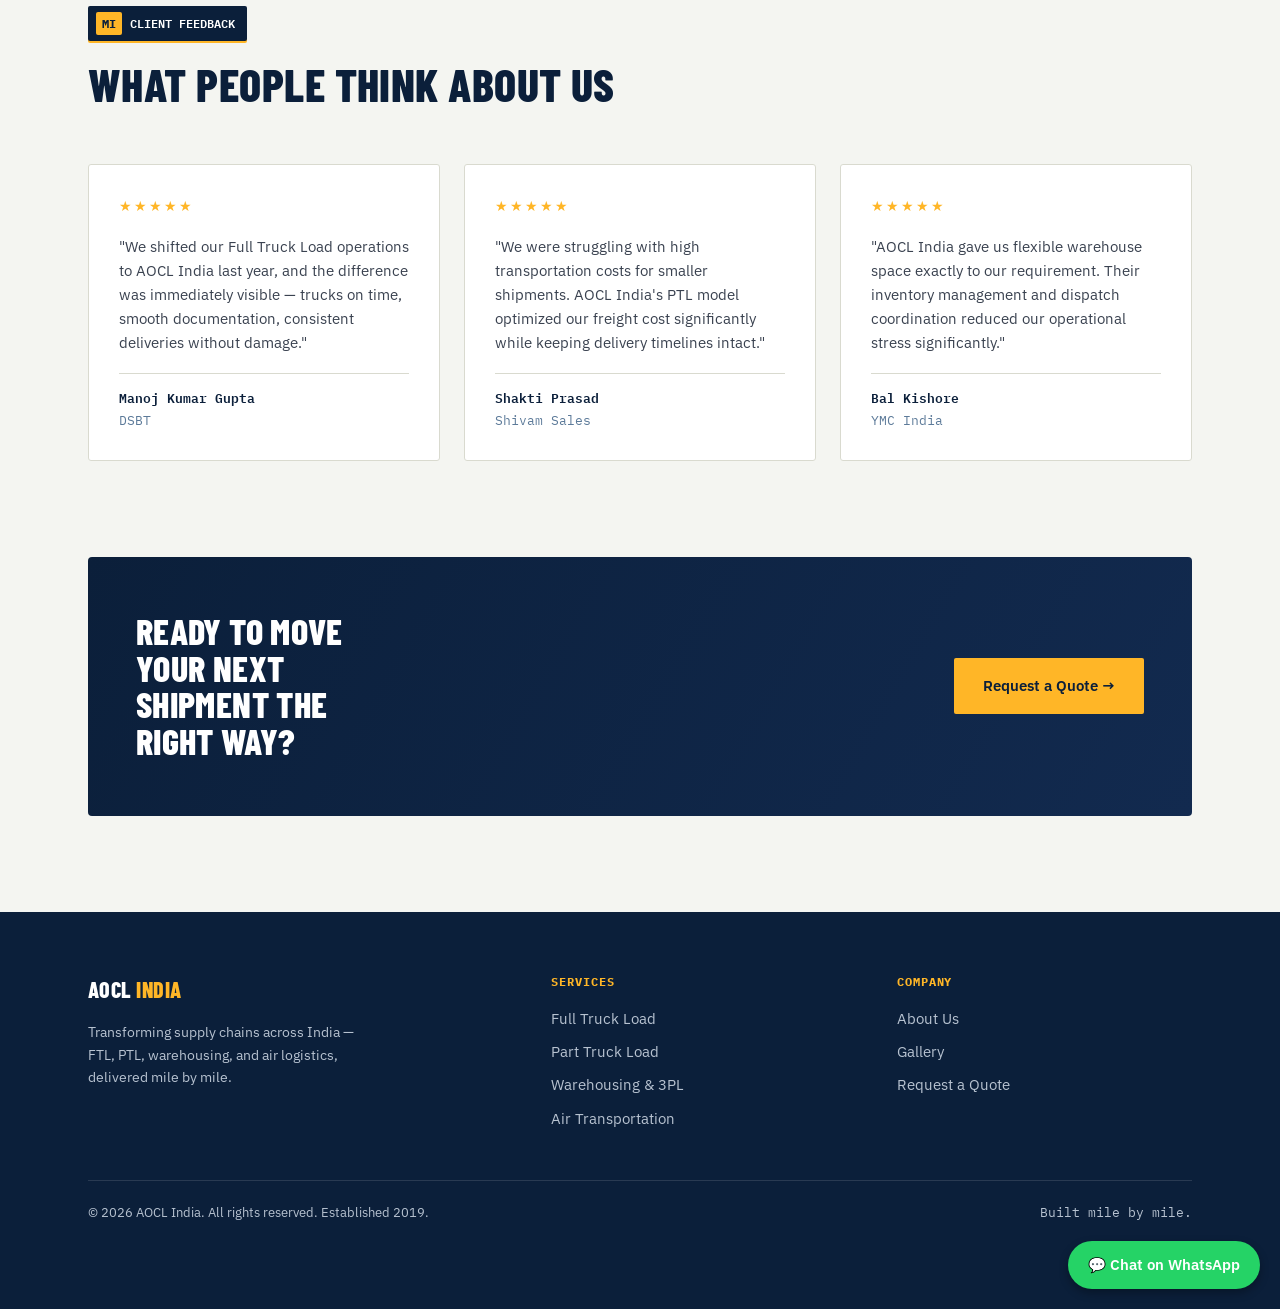
==== commit e0c2281c: "Update print statement from 'Hello' to 'Goodbye'" ====
--- a/index.html
+++ b/index.html
@@ -14,7 +14,11 @@
 <header>
   <div class="wrap nav">
     <a href="index.html" class="logo">
-      <img src="[data-uri]" alt="AOCL India logo" class="logo-mark" style="border-radius:50%;">
+      <svg class="logo-mark" viewBox="0 0 36 36" fill="none" xmlns="http://www.w3.org/2000/svg">
+        <circle cx="18" cy="18" r="17" fill="#0B1F3A" stroke="#FFB627" stroke-width="2"/>
+        <path d="M18 7L10 26H14.5L18 17.5L21.5 26H26L18 7Z" fill="#FFB627"/>
+        <path d="M13.5 22H22.5" stroke="#fff" stroke-width="2" stroke-linecap="round"/>
+      </svg>
       <div class="logo-text">AOCL <span>INDIA</span></div>
     </a>
     <nav class="links">
--- a/styles.css
+++ b/styles.css
@@ -49,4 +49,223 @@
 .logo-text span{color:var(--amber);}
 nav.links{display:flex; gap:34px; font-size:15px; font-weight:500;}
 nav.links a{position:relative; padding:6px 0; transition:color .2s ease;}
-nav.links a::after{content:''; position:absolute; left:
+nav.links a::after{content:''; position:absolute; left:0; bottom:0; width:0; height:2px; background:var(--amber); transition:width .25s ease;}
+nav.links a:hover::after, nav.links a.active::after{width:100%;}
+nav.links a.active{color:var(--navy); font-weight:600;}
+.nav-cta{
+  background:var(--navy); color:#fff; padding:11px 22px; font-size:14px; font-weight:600;
+  border-radius:var(--radius); border:1px solid var(--navy);
+  transition:background .2s ease, transform .2s ease;
+}
+.nav-cta:hover{background:var(--navy-mid); transform:translateY(-1px);}
+
+/* ===== PAGE HERO (non-home pages) ===== */
+.page-hero{
+  background:var(--navy); color:#fff; padding:64px 0;
+  position:relative; overflow:hidden;
+}
+.page-hero::before{
+  content:'';
+  position:absolute; inset:0;
+  background-image:repeating-linear-gradient(0deg, transparent, transparent 46px, rgba(255,255,255,0.035) 46px, rgba(255,255,255,0.035) 47px);
+}
+.page-hero .eyebrow{
+  display:inline-flex; align-items:center; gap:8px;
+  font-family:'IBM Plex Mono'; font-size:12.5px; letter-spacing:0.14em; text-transform:uppercase;
+  color:var(--amber); margin-bottom:16px; position:relative;
+}
+.page-hero .eyebrow::before{content:''; width:26px; height:2px; background:var(--amber); display:inline-block;}
+.page-hero h1{font-size:clamp(34px,5vw,54px); color:#fff; position:relative; max-width:16ch;}
+.page-hero p{color:#C8D2DE; font-size:16.5px; max-width:56ch; margin-top:14px; position:relative;}
+
+/* ===== HERO (home only) ===== */
+.hero{position:relative; background:var(--navy); color:#fff; padding:110px 0 130px; overflow:hidden;}
+.hero::before{
+  content:'';
+  position:absolute; inset:0;
+  background-image:repeating-linear-gradient(0deg, transparent, transparent 46px, rgba(255,255,255,0.035) 46px, rgba(255,255,255,0.035) 47px);
+}
+.hero-grid{display:grid; grid-template-columns:1.15fr 0.85fr; gap:60px; align-items:center; position:relative;}
+.eyebrow{
+  display:inline-flex; align-items:center; gap:8px;
+  font-family:'IBM Plex Mono'; font-size:12.5px; letter-spacing:0.14em; text-transform:uppercase;
+  color:var(--amber); margin-bottom:22px;
+}
+.eyebrow::before{content:''; width:26px; height:2px; background:var(--amber); display:inline-block;}
+.hero h1{font-size:clamp(42px,6vw,74px); color:#fff; margin-bottom:22px; max-width:12ch;}
+.hero h1 em{font-style:normal; color:var(--amber);}
+.hero p{font-size:18px; color:#C8D2DE; max-width:46ch; margin-bottom:34px;}
+.btn-row{display:flex; gap:16px; flex-wrap:wrap;}
+.btn{
+  display:inline-flex; align-items:center; gap:10px;
+  padding:15px 28px; font-weight:600; font-size:15px; border-radius:2px;
+  border:1px solid transparent; cursor:pointer; transition:all .2s ease;
+}
+.btn-primary{background:var(--amber); color:var(--navy);}
+.btn-primary:hover{background:#ffc656; transform:translateY(-2px);}
+.btn-ghost{border-color:rgba(255,255,255,0.35); color:#fff;}
+.btn-ghost:hover{border-color:#fff; background:rgba(255,255,255,0.06);}
+
+.hero-panel{background:var(--navy-mid); border:1px solid rgba(255,255,255,0.12); border-radius:3px; padding:30px; position:relative;}
+.route-map{width:100%; height:auto;}
+.hero-panel-cap{margin-top:18px; font-family:'IBM Plex Mono'; font-size:12px; color:var(--steel); letter-spacing:.05em;}
+.hero-panel-cap b{color:var(--amber);}
+
+/* ===== SECTION shared ===== */
+section{position:relative; padding:96px 0; z-index:2;}
+.page-hero + section{padding-top:80px;}
+.section-head{max-width:640px; margin-bottom:56px;}
+.section-head .mile-marker{margin-bottom:20px;}
+.section-head h2{font-size:clamp(30px,4vw,46px); margin-bottom:14px;}
+.section-head p{color:var(--steel); font-size:16.5px;}
+.mile-marker{
+  position:relative; z-index:2;
+  display:inline-flex; align-items:center; gap:8px;
+  background:var(--navy); color:#fff;
+  font-family:'IBM Plex Mono'; font-weight:600; font-size:12px;
+  padding:6px 12px 6px 8px; border-radius:2px;
+  box-shadow:0 2px 0 var(--amber);
+}
+.mile-marker .mk-num{background:var(--amber); color:var(--navy); font-weight:700; padding:2px 6px; border-radius:2px;}
+
+/* ===== SERVICES ===== */
+.services{background:var(--paper);}
+.service-row{display:grid; grid-template-columns:80px 1fr 1fr; gap:0; border-top:1px solid var(--line); padding:38px 0; align-items:start;}
+.service-row:last-child{border-bottom:1px solid var(--line);}
+.service-num{font-family:'IBM Plex Mono'; font-size:14px; color:var(--amber); font-weight:600; padding-top:4px;}
+.service-title h3{font-size:28px; margin-bottom:8px;}
+.service-title .tag{font-family:'IBM Plex Mono'; font-size:12px; color:var(--steel); text-transform:uppercase; letter-spacing:.08em;}
+.service-body p{color:#3a4250; font-size:15.5px; margin-bottom:14px;}
+.chip-row{display:flex; flex-wrap:wrap; gap:8px;}
+.chip{font-size:12.5px; font-family:'IBM Plex Mono'; padding:5px 10px; background:#fff; border:1px solid var(--line); border-radius:2px; color:var(--navy);}
+
+/* ===== WHY / EDGE ===== */
+.edge{background:var(--navy); color:#fff;}
+.edge .section-head h2, .edge .section-head p{color:#fff;}
+.edge .section-head p{color:#C8D2DE;}
+.edge-grid{display:grid; grid-template-columns:repeat(3,1fr); gap:1px; background:rgba(255,255,255,0.14); border:1px solid rgba(255,255,255,0.14);}
+.edge-item{background:var(--navy); padding:34px 28px;}
+.edge-item .mk-num{display:inline-block; font-family:'IBM Plex Mono'; font-weight:700; color:var(--navy); background:var(--amber); padding:2px 8px; border-radius:2px; font-size:13px; margin-bottom:16px;}
+.edge-item h4{font-family:'IBM Plex Sans'; font-weight:600; font-size:17px; margin-bottom:8px; text-transform:none; color:#fff;}
+.edge-item p{color:#B7C2D0; font-size:14.5px;}
+
+/* ===== STATS ===== */
+.stats{background:var(--paper);}
+.stat-strip{display:grid; grid-template-columns:repeat(4,1fr); border:1px solid var(--line); border-radius:3px; overflow:hidden; background:#fff;}
+.stat{padding:38px 30px; border-right:1px solid var(--line); text-align:left;}
+.stat:last-child{border-right:none;}
+.stat .num{font-family:'IBM Plex Mono'; font-weight:600; font-size:40px; color:var(--navy); display:flex; align-items:baseline; gap:4px;}
+.stat .num .amber{color:var(--amber);}
+.stat .lbl{margin-top:6px; font-size:13px; text-transform:uppercase; letter-spacing:.08em; color:var(--steel);}
+
+/* ===== GALLERY ===== */
+.gallery-grid{display:grid; grid-template-columns:repeat(3,1fr); gap:22px;}
+.gallery-card{
+  background:#fff; border:1px solid var(--line); border-radius:3px; overflow:hidden;
+  transition:transform .3s ease, box-shadow .3s ease;
+}
+.gallery-card:hover{transform:translateY(-5px); box-shadow:0 14px 30px rgba(11,31,58,0.12);}
+.gallery-art{
+  aspect-ratio:4/3; background:linear-gradient(150deg,#0B1F3A,#1c3a63);
+  display:flex; align-items:center; justify-content:center; position:relative; overflow:hidden;
+}
+.gallery-art svg{width:56%; height:56%; opacity:0.9; transition:transform .4s ease;}
+.gallery-card:hover .gallery-art svg{transform:scale(1.06);}
+.gallery-badge{
+  position:absolute; top:10px; left:10px;
+  background:rgba(255,182,39,0.95); color:var(--navy);
+  font-family:'IBM Plex Mono'; font-size:10.5px; font-weight:700; letter-spacing:.04em;
+  padding:4px 9px; border-radius:2px; text-transform:uppercase;
+}
+.gallery-info{padding:18px 20px;}
+.gallery-info h4{font-family:'IBM Plex Sans'; text-transform:none; font-size:16px; font-weight:600; color:var(--navy); margin-bottom:4px;}
+.gallery-info p{font-size:13px; color:var(--steel);}
+.gallery-note{
+  margin-top:44px; background:#fff; border:1px dashed var(--line); border-radius:3px;
+  padding:22px 26px; display:flex; gap:16px; align-items:flex-start;
+}
+.gallery-note svg{width:22px; height:22px; color:var(--amber); flex-shrink:0; margin-top:2px;}
+.gallery-note p{font-size:14.5px; color:#3a4250;}
+
+/* ===== TESTIMONIALS ===== */
+.testi-grid{display:grid; grid-template-columns:repeat(3,1fr); gap:24px;}
+.testi-card{background:#fff; border:1px solid var(--line); border-radius:3px; padding:30px; display:flex; flex-direction:column; gap:18px;}
+.stars{color:var(--amber); font-size:14px; letter-spacing:2px;}
+.testi-card p{font-size:15px; color:#3a4250; flex-grow:1;}
+.testi-name{font-family:'IBM Plex Mono'; font-size:12.5px; color:var(--navy); font-weight:600; border-top:1px solid var(--line); padding-top:14px;}
+.testi-name span{display:block; color:var(--steel); font-weight:400; margin-top:2px;}
+
+/* ===== CTA STRIP ===== */
+.cta-strip{
+  background:linear-gradient(120deg, var(--navy), var(--navy-mid)); color:#fff; border-radius:4px; padding:56px 48px;
+  display:flex; align-items:center; justify-content:space-between; gap:40px; flex-wrap:wrap;
+}
+.cta-strip h3{color:#fff; font-size:clamp(26px,3.4vw,36px); max-width:16ch;}
+.cta-strip .btn-primary{white-space:nowrap;}
+
+/* ===== ABOUT PAGE ===== */
+.about-grid{display:grid; grid-template-columns:1fr 1fr; gap:60px; align-items:start;}
+.about-copy p{color:#3a4250; font-size:15.5px; margin-bottom:16px;}
+.about-list{list-style:none; display:flex; flex-direction:column; gap:12px; margin-top:8px;}
+.about-list li{display:flex; gap:10px; align-items:flex-start; font-size:15px; color:#3a4250;}
+.about-list li svg{width:18px; height:18px; color:var(--amber); flex-shrink:0; margin-top:3px;}
+.about-fact{background:#fff; border:1px solid var(--line); border-radius:3px; padding:24px; margin-bottom:16px;}
+.about-fact .num{font-family:'IBM Plex Mono'; font-weight:600; font-size:32px; color:var(--navy);}
+.about-fact .lbl{font-size:13px; color:var(--steel); text-transform:uppercase; letter-spacing:.06em; margin-top:4px;}
+
+/* ===== CONTACT / QUOTE FORM ===== */
+.contact-grid{display:grid; grid-template-columns:0.85fr 1.15fr; gap:60px;}
+.contact-info .mile-marker{margin-bottom:22px;}
+.contact-info h2{font-size:clamp(28px,4vw,40px); margin-bottom:16px;}
+.contact-info p{color:var(--steel); margin-bottom:26px; max-width:40ch;}
+.contact-detail{display:flex; gap:14px; align-items:flex-start; margin-bottom:18px;}
+.contact-detail .ic{width:20px; height:20px; flex-shrink:0; margin-top:2px; color:var(--amber);}
+.contact-detail .lbl{font-family:'IBM Plex Mono'; font-size:11.5px; text-transform:uppercase; letter-spacing:.08em; color:var(--steel);}
+.contact-detail .val{font-weight:500; color:var(--navy);}
+
+form{display:flex; flex-direction:column; gap:16px;}
+.field-row{display:grid; grid-template-columns:1fr 1fr; gap:16px;}
+.field{display:flex; flex-direction:column; gap:6px;}
+.field label{font-size:12.5px; font-family:'IBM Plex Mono'; text-transform:uppercase; letter-spacing:.06em; color:var(--steel);}
+.field input, .field select, .field textarea{
+  border:1px solid var(--line); border-radius:2px; padding:13px 14px; font-family:inherit; font-size:15px;
+  background:#fff; color:var(--ink); transition:border-color .2s ease;
+}
+.field input:focus, .field select:focus, .field textarea:focus{outline:2px solid var(--amber); outline-offset:1px; border-color:var(--amber);}
+.field textarea{resize:vertical; min-height:90px;}
+form .btn-primary{align-self:flex-start; border:none; font-family:inherit; margin-top:6px;}
+.form-note{font-size:12.5px; color:var(--steel); margin-top:-6px;}
+fieldset{border:none; padding:0; margin:0; display:flex; flex-direction:column; gap:16px;}
+legend{font-family:'IBM Plex Mono'; font-size:12px; text-transform:uppercase; letter-spacing:.08em; color:var(--navy); font-weight:600; padding-bottom:8px; border-bottom:1px solid var(--line); width:100%; margin-bottom:2px;}
+
+/* ===== FOOTER ===== */
+footer{background:var(--navy); color:#B7C2D0; padding:60px 0 85px;}
+.foot-grid{display:grid; grid-template-columns:1.4fr 1fr 1fr; gap:50px; padding-bottom:40px; border-bottom:1px solid rgba(255,255,255,0.12);}
+.foot-brand .logo-text{color:#fff;}
+.foot-brand p{margin-top:14px; font-size:14px; max-width:34ch;}
+.foot-col h5{font-family:'IBM Plex Mono'; font-size:12px; letter-spacing:.08em; text-transform:uppercase; color:var(--amber); margin-bottom:16px;}
+.foot-col a{display:block; font-size:14.5px; margin-bottom:10px; color:#B7C2D0; transition:color .2s ease;}
+.foot-col a:hover{color:#fff;}
+.foot-bottom{display:flex; justify-content:space-between; align-items:center; padding-top:22px; font-size:13px; flex-wrap:wrap; gap:10px;}
+
+@media (prefers-reduced-motion: reduce){
+  html{scroll-behavior:auto;}
+  body{animation:none;}
+}
+
+@media (max-width:900px){
+  .hero-grid{grid-template-columns:1fr;}
+  .hero-panel{order:-1;}
+  .edge-grid{grid-template-columns:1fr;}
+  .stat-strip{grid-template-columns:repeat(2,1fr);}
+  .stat:nth-child(2){border-right:none;}
+  .testi-grid{grid-template-columns:1fr;}
+  .gallery-grid{grid-template-columns:repeat(2,1fr);}
+  .contact-grid{grid-template-columns:1fr;}
+  .about-grid{grid-template-columns:1fr;}
+  .field-row{grid-template-columns:1fr;}
+  .foot-grid{grid-template-columns:1fr; gap:30px;}
+  nav.links{display:none;}
+  .service-row{grid-template-columns:50px 1fr; row-gap:14px;}
+  .service-body{grid-column:2/3;}
+}
